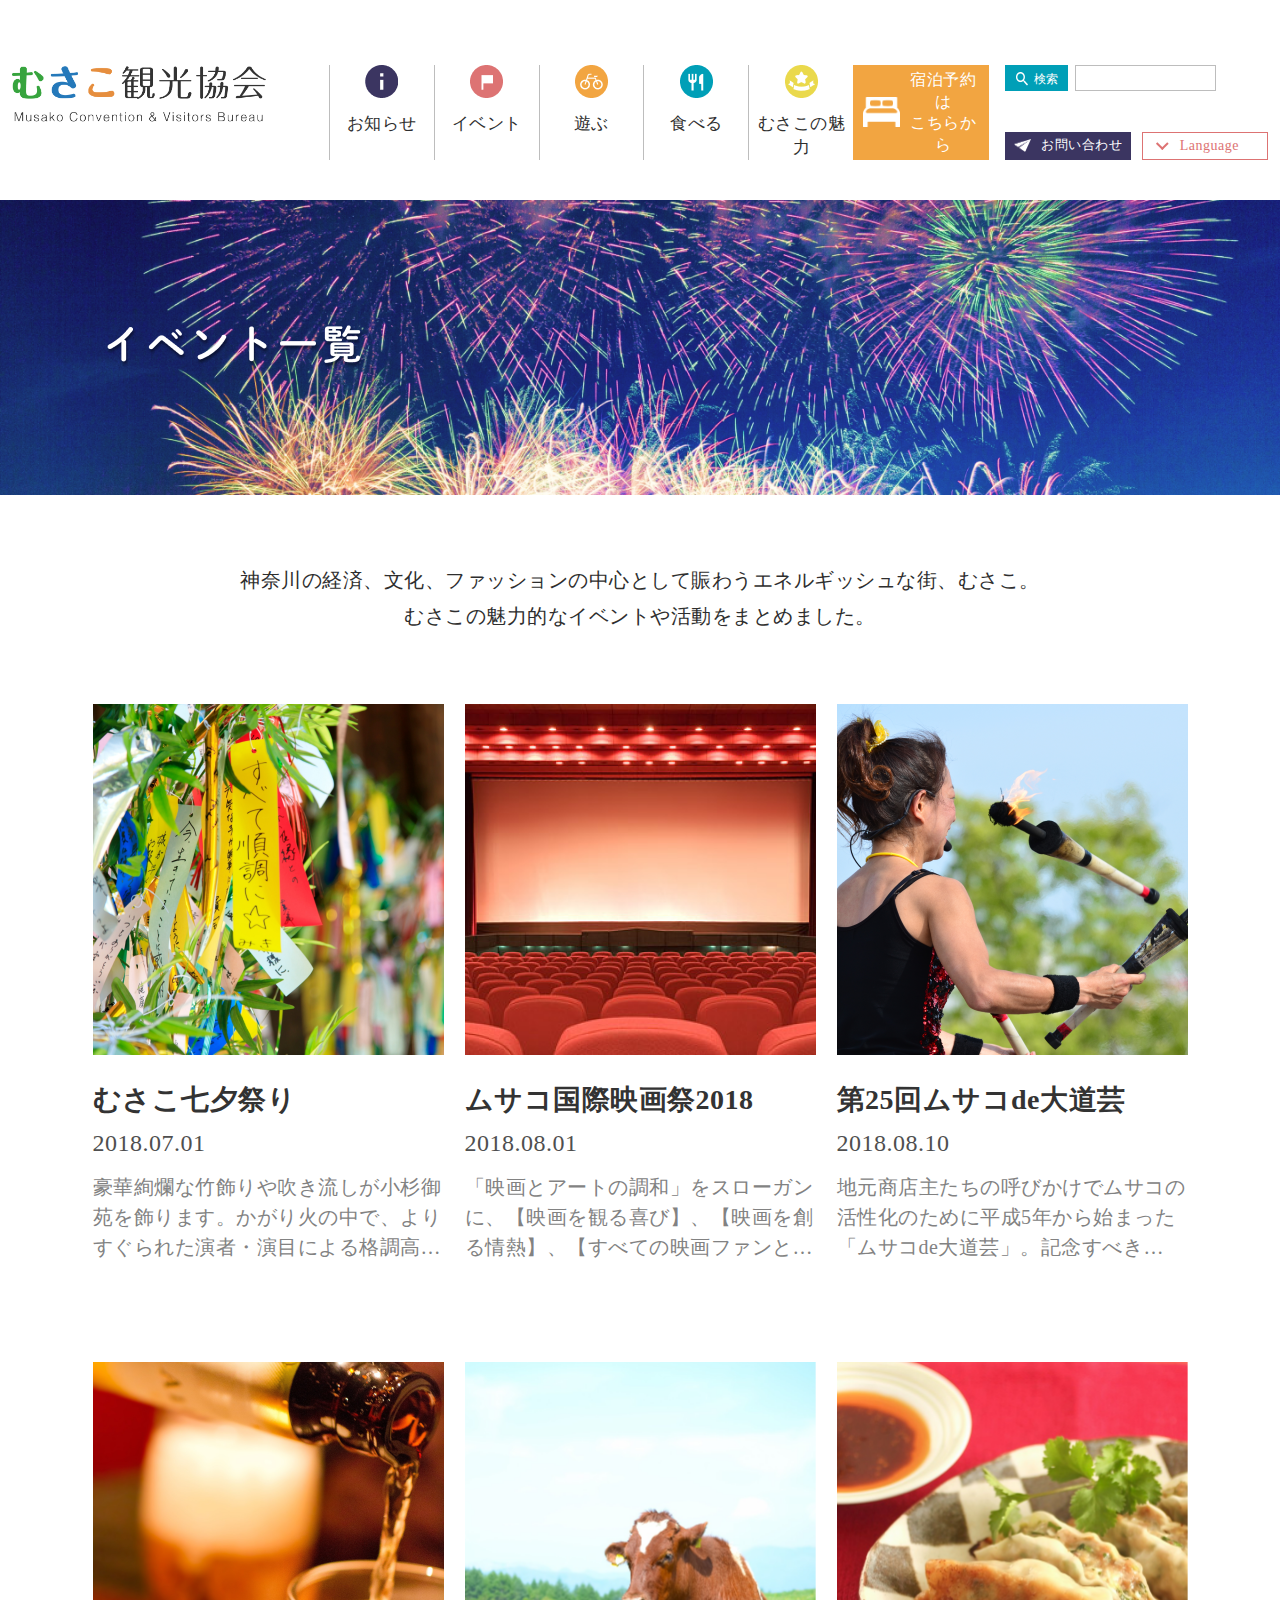
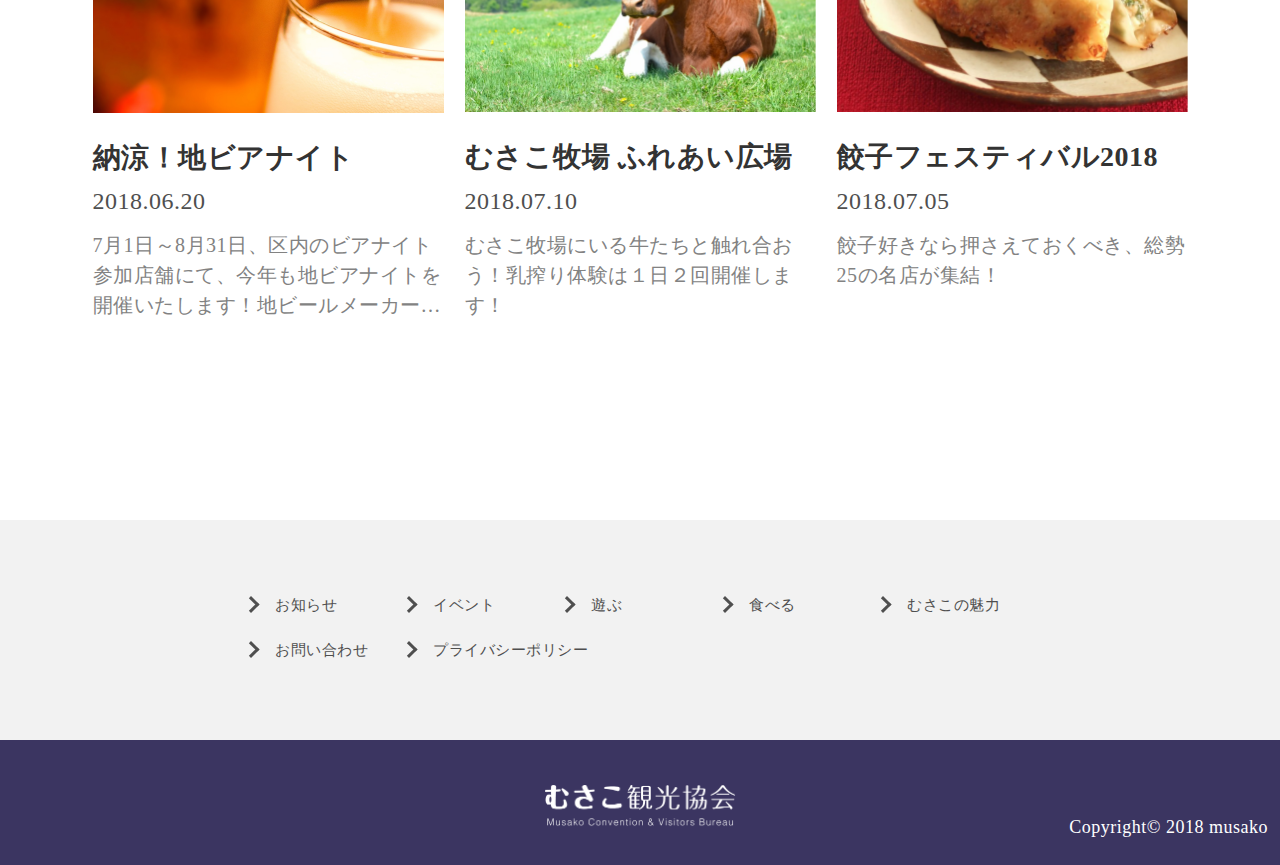
==== event.html @ 590c22d8 "内容は入れた、ヘッダーレスポンシブ途中" ====
<!DOCTYPE html>
<html lang="ja">
<head>
<meta charset="UTF-8">
<title>タイトル</title>
<meta name="keywords" content="" />
<meta name="description" content="" />
<meta http-equiv="Content-Style-Type" content="text/css" />
<meta http-equiv="Content-Script-Type" content="text/javascript" />
<meta name="viewport" content="width=device-width,initial-scale=1">

<link rel="stylesheet" type="text/css" href="common/css/reset.css" media="all" />
<link rel="stylesheet" type="text/css" href="common/css/slick.css">
<link rel="stylesheet" type="text/css" href="common/css/slick-theme.css">
<link rel="stylesheet" type="text/css" href="common/css/layout.css">
<link rel="stylesheet" type="text/css" href="common/css/header.css">
<link rel="stylesheet" type="text/css" href="common/css/footer.css">
<link rel="stylesheet" type="text/css" href="common/css/style.css">
<link rel="stylesheet" type="text/css" href="common/css/class.css">

<script type="text/javascript" src="common/js/jquery-1.11.1.min.js"></script>
<script type="text/javascript" src="common/js/slick.min.js"></script>
<script type="text/javascript" src="common/js/header.js"></script>
<script type="text/javascript" src="common/js/common.js"></script>
</head>

<body class="">
<div class="wrapper">
<header class="header">
	<div class="u-inner">
		<h1 class="hdLogo"><a href="#"><img src="common/img/logo.png" alt=""></a></h1>

		<div class="hdMenus">
			<div class="etc">

				<div class="searchBox"><form action=""><button type="submit"><i><img src="common/img/icn_search.png" alt=""></i><span>検索</span></button><span class="txt"><input type="text"></span></form></div>

				<div class="btns">
					<a class="inq" href=""><i><img src="common/img/icn_inq.png" alt=""></i>お問い合わせ</a>

					<div class="lng" href="">
						<a class="btn" href="#"><i></i>Language</a>
						<div class="lngs">
							<span>
								<a href="#">日本語</a>
								<a href="#">English</a>
								<a href="#">簡体中文</a>
								<a href="#">繁体中文</a>
								<a href="#">Korean</a>
							</span>
						</div>
					</div>
				</div>
			</div>

			<div class="nav_btn">
				<nav class="hdNav">
					<a href=""><i><picture><source srcset="common/img/sp_icn_info.png" media="(max-width:767px)"><img src="common/img/icn_info.png" alt=""></picture></i><p>お知らせ</p></a>
					<a href=""><i><picture><source srcset="common/img/sp_icn_event.png" media="(max-width:767px)"><img src="common/img/icn_event.png" alt=""></picture></i><p>イベント</p></a>
					<a href=""><i><picture><source srcset="common/img/sp_icn_play.png" media="(max-width:767px)"><img src="common/img/icn_play.png" alt=""></picture></i><p>遊ぶ</p></a>
					<a href=""><i><picture><source srcset="common/img/sp_icn_eat.png" media="(max-width:767px)"><img src="common/img/icn_eat.png" alt=""></picture></i><p>食べる</p></a>
					<a href=""><i><picture><source srcset="common/img/sp_icn_miryoku.png" media="(max-width:767px)"><img src="common/img/icn_miryoku.png" alt=""></picture></i><p>むさこの魅力</p></a>
				</nav>
				<div class="hdBtnYoyaku">
					<a href="">
						<i><img src="common/img/icn_bed.png" alt=""></i>
						<p>宿泊予約は<br>こちらから</p>
					</a>
				</div>
			</div>

		</div>
		<a class="btnSpMenu" href="">
			<div class="icnBar"><img src="common/img/btn_bars.png" alt=""></div>
			<div class="icnCls"><img src="common/img/btn_cls.png" alt=""></div>
			<span>MENU</span>
		</a>
	</div><!--/.u-inner-->
</header><!--/.header-->


<main class="container">
	<article class="u-pageTopMainBoxWrap">
		<section class="u-mainBox1 type2 is_evList">
			<picture>
				<source srcset="common/img/sp_bg_main_event.png" media="(max-width:767px)">
				<img class="bgImg" src="common/img/bg_main_event.png" alt="">
			</picture>

			<div class="boxCont">
				<div class="u-inner">
					<h2 class="ttl"><img src="common/img/ttl_event_txt.png" alt=""></h2>
				</div>
			</div>
		</section>
	</article>

	<article>
		<section>
			<div class="u-inner">
				<p class="u-lead1">
					神奈川の経済、文化、ファッションの中心として賑わうエネルギッシュな街、むさこ。<br class="pc">むさこの魅力的なイベントや活動をまとめました。
				</p>

				<div class="u-thumTxtList1 col3 is_unlimit">
					<a href="">
						<div class="img"><img src="common/img/list_thum01.png" alt=""></div>
						<h3 class="ttl">むさこ七夕祭り</h3>
						<div class="infos">
							<span class="day">2018.07.01</span>
						</div>
						<p>豪華絢爛な竹飾りや吹き流しが小杉御苑を飾ります。かがり火の中で、よりすぐられた演者・演目による格調高…</p>
					</a>
					<a href="">
						<div class="img"><img src="common/img/list_thum02.png" alt=""></div>
						<h3 class="ttl">ムサコ国際映画祭2018</h3>
						<div class="infos">
							<span class="day">2018.08.01</span>
						</div>
						<p>「映画とアートの調和」をスローガンに、【映画を観る喜び】、【映画を創る情熱】、【すべての映画ファンと…</p>
					</a>
					<a href="">
						<div class="img"><img src="common/img/list_thum03.png" alt=""></div>
						<h3 class="ttl">第25回ムサコde大道芸</h3>
						<div class="infos">
							<span class="day">2018.08.10</span>
						</div>
						<p>地元商店主たちの呼びかけでムサコの活性化のために平成5年から始まった「ムサコde大道芸」。記念すべき…</p>
					</a>
					<a href="">
						<div class="img"><img src="common/img/list_thum04.png" alt=""></div>
						<h3 class="ttl">納涼！地ビアナイト</h3>
						<div class="infos">
							<span class="day">2018.06.20</span>
						</div>
						<p>7月1日～8月31日、区内のビアナイト参加店舗にて、今年も地ビアナイトを開催いたします！地ビールメーカー…</p>
					</a>
					<a href="">
						<div class="img"><img src="common/img/list_thum05.png" alt=""></div>
						<h3 class="ttl">むさこ牧場 ふれあい広場</h3>
						<div class="infos">
							<span class="day">2018.07.10</span>
						</div>
						<p>むさこ牧場にいる牛たちと触れ合おう！乳搾り体験は１日２回開催します！</p>
					</a>
					<a href="">
						<div class="img"><img src="common/img/list_thum06.png" alt=""></div>
						<h3 class="ttl">餃子フェスティバル2018</h3>
						<div class="infos">
							<span class="day">2018.07.05</span>
						</div>
						<p>餃子好きなら押さえておくべき、総勢25の名店が集結！</p>
					</a>
					
				</div>
			</div>
		</section>


	</article>


</main><!--/.container-->


<footer class="footer">
	<section class="ftNavs">
		<div class="u-inner">
			<nav>
				<a href="">お知らせ</a>
				<a href="">イベント</a>
				<a href="">遊ぶ</a>
				<a href="">食べる</a>
				<a href="">むさこの魅力</a>
				<a href="">お問い合わせ</a>
				<a href="">プライバシーポリシー</a>
			</nav>
		</div>
	</section>

	<section class="ftInfo">
		<h1 class="ftLogo"><img src="common/img/logo2.png" alt=""></h1>
		<p class="copyright">Copyright© 2018 musako</p>
	</section>
</footer><!--/.footer-->
</div><!--/.wrapper-->
</body>
</html>
---- common/css/header.css ----
@charset "UTF-8";
/*--------------------------------------
 ヘッダー
---------------------------------------*/
.header {
  padding: 65px 0 40px; }
  @media screen and (max-width: 767px) {
    .header {
      padding: 32px 0 22px; } }
  .header .u-inner {
    display: flex;
    justify-content: space-between;
    max-width: 1368px; }
    @media screen and (max-width: 767px) {
      .header .u-inner {
        padding-left: 25px;
        padding-right: 25px; } }
    .header .u-inner .hdLogo {
      width: 280px;
      max-width: 20.4678362573%; }
      @media screen and (max-width: 767px) {
        .header .u-inner .hdLogo {
          width: 200px;
          max-width: none; } }
      .header .u-inner .hdLogo a {
        display: block;
        transition: 0.3s; }
        .header .u-inner .hdLogo a:hover {
          opacity: 0.7;
          text-decoration: none; }
    .header .u-inner .hdMenus {
      display: flex;
      justify-content: space-between;
      flex-direction: row-reverse;
      width: 74.7807017544%; }
      @media screen and (max-width: 767px) {
        .header .u-inner .hdMenus {
          display: none;
          background-color: rgba(46, 46, 46, 0.95);
          width: 100%;
          padding: 23px 25px 33px;
          box-sizing: border-box;
          position: absolute;
          top: 0;
          left: 0;
          z-index: 1; } }
      .header .u-inner .hdMenus .etc {
        display: flex;
        justify-content: space-between;
        flex-direction: column;
        flex-shrink: 0;
        width: 263px;
        margin-left: 16px; }
        @media screen and (max-width: 767px) {
          .header .u-inner .hdMenus .etc {
            flex-direction: column-reverse;
            width: auto;
            margin-left: 0;
            padding-bottom: 5.6vw;
            border-bottom: 1px dotted #4F4F4F; } }
        .header .u-inner .hdMenus .etc .searchBox {
          line-height: 1; }
          .header .u-inner .hdMenus .etc .searchBox form {
            display: flex; }
            .header .u-inner .hdMenus .etc .searchBox form button {
              display: flex;
              justify-content: center;
              align-items: center;
              flex-shrink: 0;
              background-color: #009FB7;
              width: 63px;
              height: 26px;
              padding-top: 3px;
              color: #fff;
              font-size: 12px; }
              .header .u-inner .hdMenus .etc .searchBox form button i {
                display: block;
                width: 12px;
                margin-right: 6px; }
              .header .u-inner .hdMenus .etc .searchBox form button span {
                display: block;
                white-space: nowrap; }
              @media screen and (max-width: 767px) {
                .header .u-inner .hdMenus .etc .searchBox form button {
                  width: 16.8vw;
                  height: 6.9333333333vw;
                  font-size: 3.2vw; }
                  .header .u-inner .hdMenus .etc .searchBox form button i {
                    width: 3.2vw;
                    margin-right: 1.6vw; } }
            .header .u-inner .hdMenus .etc .searchBox form .txt {
              display: block;
              margin-left: 7px; }
              .header .u-inner .hdMenus .etc .searchBox form .txt input {
                background-color: #fff;
                width: 100%;
                height: 100%;
                padding: 0 8px;
                border: 1px solid #BDBDBD;
                box-sizing: border-box; }
              @media screen and (max-width: 767px) {
                .header .u-inner .hdMenus .etc .searchBox form .txt {
                  width: 51.2vw;
                  padding-left: 2.9333333333vw; } }
        .header .u-inner .hdMenus .etc .btns {
          display: flex;
          justify-content: space-between;
          line-height: 1; }
          @media screen and (max-width: 767px) {
            .header .u-inner .hdMenus .etc .btns {
              flex-direction: column-reverse;
              padding-bottom: 5.6vw; } }
          .header .u-inner .hdMenus .etc .btns > * {
            width: 48%; }
          .header .u-inner .hdMenus .etc .btns a {
            display: block;
            transition: 0.3s; }
            .header .u-inner .hdMenus .etc .btns a:hover {
              opacity: 0.7;
              text-decoration: none; }
          .header .u-inner .hdMenus .etc .btns .inq {
            display: flex;
            justify-content: center;
            align-items: center;
            background-color: #3B3561;
            color: #fff;
            font-size: 1.25rem; }
            @media screen and (max-width: 767px) {
              .header .u-inner .hdMenus .etc .btns .inq {
                width: 33.0666666667vw;
                padding: 1.6vw 0;
                border: 0.2666666667vw solid #fff; } }
            .header .u-inner .hdMenus .etc .btns .inq i {
              display: block;
              width: 16.5px;
              margin-right: 10.5px; }
              @media screen and (max-width: 767px) {
                .header .u-inner .hdMenus .etc .btns .inq i {
                  width: 4.4vw; } }
          .header .u-inner .hdMenus .etc .btns .lng {
            background-color: #fff;
            color: #DD7373;
            font-size: 14px; }
            @media screen and (max-width: 767px) {
              .header .u-inner .hdMenus .etc .btns .lng {
                background-color: transparent;
                width: auto;
                padding-bottom: 5.0666666667vw; } }
            .header .u-inner .hdMenus .etc .btns .lng .btn {
              padding: 6px 16px 6px 37px;
              border: 1px solid #DD7373;
              position: relative; }
              @media screen and (max-width: 767px) {
                .header .u-inner .hdMenus .etc .btns .lng .btn {
                  display: none; } }
              .header .u-inner .hdMenus .etc .btns .lng .btn i {
                display: block;
                width: 10px;
                height: 10px;
                margin: auto;
                position: absolute;
                top: 0;
                bottom: 0;
                left: 13px; }
                .header .u-inner .hdMenus .etc .btns .lng .btn i:before {
                  content: "";
                  display: block;
                  width: 68%;
                  height: 68%;
                  border-bottom: 2px solid #DD7373;
                  border-left: 2px solid #DD7373;
                  transform: translate(20%, -20%) rotate(-45deg); }
              .header .u-inner .hdMenus .etc .btns .lng .btn.show i:before, .header .u-inner .hdMenus .etc .btns .lng .btn.show i:after {
                width: 141.421356237%;
                height: 141.421356237%;
                border-bottom: 2px solid #DD7373;
                position: absolute;
                top: 0; }
              .header .u-inner .hdMenus .etc .btns .lng .btn.show i:before {
                border-left: none;
                left: 0;
                transform: translate(-50%, -50%) rotate(-45deg); }
              .header .u-inner .hdMenus .etc .btns .lng .btn.show i:after {
                content: "";
                display: block;
                right: 0;
                transform: translate(50%, -50%) rotate(45deg); }
            .header .u-inner .hdMenus .etc .btns .lng .lngs {
              position: relative;
              z-index: 1; }
              @media screen and (max-width: 767px) {
                .header .u-inner .hdMenus .etc .btns .lng .lngs {
                  padding: 0 18.6666666667vw 4.8vw 0;
                  border-bottom: 1px dotted #4F4F4F; } }
              .header .u-inner .hdMenus .etc .btns .lng .lngs span {
                display: none;
                background-color: #fff;
                width: 100%;
                padding: 19px 0 16px;
                font-size: 1.25rem;
                border: 1px solid #DD7373;
                border-top: none;
                box-sizing: border-box;
                position: absolute;
                top: 0;
                left: 0; }
                @media screen and (max-width: 767px) {
                  .header .u-inner .hdMenus .etc .btns .lng .lngs span {
                    display: block;
                    background-color: transparent;
                    padding: 0;
                    border: none;
                    position: static; } }
              .header .u-inner .hdMenus .etc .btns .lng .lngs a {
                padding-left: 37px; }
                .header .u-inner .hdMenus .etc .btns .lng .lngs a + a {
                  margin-top: 12px; }
                @media screen and (max-width: 767px) {
                  .header .u-inner .hdMenus .etc .btns .lng .lngs a {
                    display: inline-block;
                    background-color: #fff;
                    width: 15.7333333333vw;
                    height: 6.9333333333vw;
                    margin-bottom: 2.1333333333vw;
                    padding: 0;
                    text-align: center;
                    line-height: 2.08;
                    border: 0.4vw solid #DD7373; }
                    .header .u-inner .hdMenus .etc .btns .lng .lngs a + a {
                      margin-top: 0; } }
      .header .u-inner .hdMenus .nav_btn {
        display: flex;
        justify-content: space-between;
        width: 100%;
        text-align: center; }
        @media screen and (max-width: 767px) {
          .header .u-inner .hdMenus .nav_btn {
            display: block; } }
        .header .u-inner .hdMenus .nav_btn .hdNav {
          display: flex;
          width: 100%;
          text-align: center; }
          @media screen and (max-width: 767px) {
            .header .u-inner .hdMenus .nav_btn .hdNav {
              display: block;
              padding: 8vw 0;
              border-bottom: 1px dotted #4F4F4F; } }
          .header .u-inner .hdMenus .nav_btn .hdNav a {
            width: 20%;
            padding: 0 5px;
            color: #2E2E2E;
            border-left: 1px solid #BDBDBD;
            box-sizing: border-box;
            transition: 0.3s; }
            .header .u-inner .hdMenus .nav_btn .hdNav a:hover {
              opacity: 0.7;
              text-decoration: none; }
            .header .u-inner .hdMenus .nav_btn .hdNav a i {
              display: block;
              width: 33px;
              margin: 0 auto 14px; }
            .header .u-inner .hdMenus .nav_btn .hdNav a p {
              font-size: 1.7rem; }
            @media screen and (max-width: 767px) {
              .header .u-inner .hdMenus .nav_btn .hdNav a {
                display: flex;
                width: auto;
                padding: 0;
                color: #fff;
                text-align: left;
                border-left: none; }
                .header .u-inner .hdMenus .nav_btn .hdNav a + a {
                  margin-top: 5.6vw; }
                .header .u-inner .hdMenus .nav_btn .hdNav a i {
                  width: 8.8vw;
                  margin: 0 5.6vw 0 0; } }
        .header .u-inner .hdMenus .nav_btn .hdBtnYoyaku {
          flex-shrink: 0;
          width: 20.564516129%;
          color: #fff; }
          @media screen and (max-width: 767px) {
            .header .u-inner .hdMenus .nav_btn .hdBtnYoyaku {
              width: auto;
              margin-top: 5.6vw; } }
          .header .u-inner .hdMenus .nav_btn .hdBtnYoyaku > a {
            display: flex;
            justify-content: center;
            align-items: center;
            background-color: #F2A541;
            height: 100%;
            padding: 0 10px;
            transition: 0.3s; }
            .header .u-inner .hdMenus .nav_btn .hdBtnYoyaku > a:hover {
              opacity: 0.7;
              text-decoration: none; }
            .header .u-inner .hdMenus .nav_btn .hdBtnYoyaku > a i {
              display: block;
              width: 42px; }
            .header .u-inner .hdMenus .nav_btn .hdBtnYoyaku > a p {
              margin-left: 8px;
              font-size: 1.55rem; }
            @media screen and (max-width: 767px) {
              .header .u-inner .hdMenus .nav_btn .hdBtnYoyaku > a {
                padding: 4.8vw; }
                .header .u-inner .hdMenus .nav_btn .hdBtnYoyaku > a i {
                  width: 11.2vw; }
                .header .u-inner .hdMenus .nav_btn .hdBtnYoyaku > a p {
                  margin-left: 2.1333333333vw;
                  font-size: 1.6rem; } }
    .header .u-inner .btnSpMenu {
      display: none; }
      @media screen and (max-width: 767px) {
        .header .u-inner .btnSpMenu {
          display: block;
          width: 31px;
          position: absolute;
          top: 34px;
          right: 25px;
          z-index: 1; } }
      .header .u-inner .btnSpMenu .icnCls {
        display: none; }
      .header .u-inner .btnSpMenu span {
        display: block;
        margin-top: 7.5px;
        color: #3B3561; }
      .header .u-inner .btnSpMenu.show .icnCls {
        display: block; }
      .header .u-inner .btnSpMenu.show .icnBar {
        display: none; }
      .header .u-inner .btnSpMenu.show span {
        color: #fff; }
---- common/css/footer.css ----
@charset "UTF-8";
/*--------------------------------------
 フッター
---------------------------------------*/
.footer .ftNavs {
  background-color: #F2F2F2;
  padding: 75px 0 55px; }
  @media screen and (max-width: 767px) {
    .footer .ftNavs {
      padding: 8vw 0 5.3333333333vw; } }
  .footer .ftNavs .u-inner {
    max-width: 790px; }
    @media screen and (max-width: 767px) {
      .footer .ftNavs .u-inner {
        padding-left: 13.3333333333vw; } }
  .footer .ftNavs nav {
    display: flex;
    flex-wrap: wrap; }
    @media screen and (max-width: 767px) {
      .footer .ftNavs nav {
        flex-direction: column; } }
    .footer .ftNavs nav a {
      display: inline-block;
      width: 20%;
      margin-bottom: 24px;
      padding: 0 10px 0 30px;
      color: #4F4F4F;
      font-size: 1.5rem;
      position: relative;
      box-sizing: border-box;
      transition: 0.3s; }
      .footer .ftNavs nav a:hover {
        opacity: 0.7;
        text-decoration: none; }
      .footer .ftNavs nav a:last-child {
        width: auto; }
      .footer .ftNavs nav a:before {
        content: "";
        display: block;
        width: 0.6em;
        height: 0.6em;
        margin: auto;
        border-right: 3px solid #4F4F4F;
        border-bottom: 3px solid #4F4F4F;
        position: absolute;
        top: 0;
        bottom: 0;
        left: 0;
        transform: translateY(-0.1em) rotate(-45deg); }
      @media screen and (max-width: 767px) {
        .footer .ftNavs nav a {
          width: auto;
          margin-bottom: 4.8vw;
          padding: 0 0 0 5.0666666667vw;
          font-size: 1.1rem; }
          .footer .ftNavs nav a:before {
            width: 0.5em;
            height: 0.5em;
            border-width: 0 0.5333333333vw 0.5333333333vw 0; } }
.footer .ftInfo {
  background-color: #3B3561;
  margin-top: 0;
  padding: 44px 12px 29px;
  color: #fff;
  line-height: 1; }
  @media screen and (max-width: 767px) {
    .footer .ftInfo {
      padding: 10.6666666667vw 3.2vw 2.6666666667vw; } }
  .footer .ftInfo .ftLogo {
    width: 192px;
    margin: auto; }
    @media screen and (max-width: 767px) {
      .footer .ftInfo .ftLogo {
        width: 51.2vw; } }
  .footer .ftInfo .copyright {
    margin-top: -10px;
    font-size: 1.8rem;
    text-align: right; }
    @media screen and (max-width: 1024px) {
      .footer .ftInfo .copyright {
        font-size: 1.4rem; } }
    @media screen and (max-width: 767px) {
      .footer .ftInfo .copyright {
        margin-top: 7.2vw;
        font-size: 0.9rem;
        text-align: center; } }
---- common/css/style.css ----
@charset "UTF-8";
/* CSS Document */
/* リセット
---------------------------------------------------- */
body, div, dl, dt, dd, ul, ol, li, h1, h2, h3, h4, h5, h6, pre, code, form, fieldset, legend, input, textarea, p, blockquote, th, td, hr {
  margin: 0;
  padding: 0; }

table {
  border-collapse: collapse;
  border-spacing: 0;
  font-size: 100%; }

fieldset, img {
  border: 0;
  vertical-align: top; }

address, caption, cite, code, dfn, em, strong, th, var {
  font-style: normal;
  font-weight: normal; }

li {
  list-style: none; }

caption, th {
  text-align: left; }

h1, h2, h3, h4, h5, h6, small {
  font-size: 100%;
  font-weight: normal; }

q:before, q:after {
  content: ''; }

abbr, acronym {
  border: 0;
  font-variant: normal; }

br {
  letter-spacing: normal; }

/* to preserve line-height and selector appearance */
sup {
  vertical-align: text-top; }

sub {
  vertical-align: text-bottom; }

input, textarea, select {
  font-family: inherit;
  font-size: inherit;
  font-weight: inherit; }

/*to enable resizing for IE*/
input, textarea, select {
  *font-size: 100%; }

/* ページ共通
---------------------------------------------------- */
html {
  color: #000;
  font-size: 10px;
  letter-spacing: 0.05em; }
  @media screen and (max-width: 767px) {
    html {
      font-size: 2.6666666667vw; } }

body {
  margin: 0;
  padding: 0;
  font: 10px/1.4 "メイリオ", Meiryo, "ヒラギノ角ゴ Pro W3", "Hiragino Kaku Gothic Pro", Osaka, "ＭＳ Ｐゴシック", "MS PGothic", "sans-serif"; }
  @media screen and (max-width: 767px) {
    body {
      -webkit-text-size-adjust: 100%; } }

*:first-child + html body {
  font-size: 87%; }

hr {
  border: none; }

a {
  color: inherit;
  text-decoration: none;
  cursor: pointer; }

a:hover {
  text-decoration: none; }

.clearfix:after {
  content: ".";
  /* 新しい要素を作る */
  display: block;
  /* ブロックレベル要素に */
  clear: both;
  height: 0;
  visibility: hidden; }

.clearfix {
  min-height: 1px; }

* html .clearfix {
  height: 1px;
  /*\*/
     /*/
height: auto;
overflow: hidden;
/**/ }

.clear {
  clear: both; }

.none {
  margin: 0;
  padding: 0;
  border: none; }

/* Slider */
.slick-slider {
  position: relative;
  display: block;
  -moz-box-sizing: border-box;
  box-sizing: border-box;
  -webkit-user-select: none;
  -moz-user-select: none;
  -ms-user-select: none;
  user-select: none;
  -webkit-touch-callout: none;
  -khtml-user-select: none;
  -ms-touch-action: pan-y;
  touch-action: pan-y;
  -webkit-tap-highlight-color: transparent; }

.slick-list {
  position: relative;
  display: block;
  overflow: hidden;
  margin: 0;
  padding: 0; }

.slick-list:focus {
  outline: none; }

.slick-list.dragging {
  cursor: pointer;
  cursor: hand; }

.slick-slider .slick-track,
.slick-slider .slick-list {
  -webkit-transform: translate3d(0, 0, 0);
  -moz-transform: translate3d(0, 0, 0);
  -ms-transform: translate3d(0, 0, 0);
  -o-transform: translate3d(0, 0, 0);
  transform: translate3d(0, 0, 0); }

.slick-track {
  position: relative;
  top: 0;
  left: 0;
  display: block; }

.slick-track:before,
.slick-track:after {
  display: table;
  content: ''; }

.slick-track:after {
  clear: both; }

.slick-loading .slick-track {
  visibility: hidden; }

.slick-slide {
  display: none;
  float: left;
  height: 100%;
  min-height: 1px; }

[dir='rtl'] .slick-slide {
  float: right; }

.slick-slide img {
  display: block; }

.slick-slide.slick-loading img {
  display: none; }

.slick-slide.dragging img {
  pointer-events: none; }

.slick-initialized .slick-slide {
  display: block; }

.slick-loading .slick-slide {
  visibility: hidden; }

.slick-vertical .slick-slide {
  display: block;
  height: auto;
  border: 1px solid transparent; }

.slick-arrow.slick-hidden {
  display: none; }

/* Slider */
/* Icons */
@font-face {
  font-family: 'slick';
  font-weight: normal;
  font-style: normal; }
/* Arrows */
.slick-prev,
.slick-next {
  font-size: 0;
  line-height: 0;
  position: absolute;
  top: 50%;
  display: block;
  width: 20px;
  height: 20px;
  padding: 0;
  margin-top: -10px\9;
  /*lte IE 8*/
  -webkit-transform: translate(0, -50%);
  -ms-transform: translate(0, -50%);
  transform: translate(0, -50%);
  cursor: pointer;
  color: transparent;
  border: none;
  outline: none;
  background: transparent; }

.slick-prev:hover,
.slick-prev:focus,
.slick-next:hover,
.slick-next:focus {
  color: transparent;
  outline: none;
  background: transparent; }

.slick-prev:hover:before,
.slick-prev:focus:before,
.slick-next:hover:before,
.slick-next:focus:before {
  opacity: 1; }

.slick-prev.slick-disabled:before,
.slick-next.slick-disabled:before {
  opacity: .25; }

.slick-prev:before,
.slick-next:before {
  font-family: 'slick';
  font-size: 20px;
  line-height: 1;
  opacity: .75;
  color: white;
  -webkit-font-smoothing: antialiased;
  -moz-osx-font-smoothing: grayscale; }

.slick-prev {
  left: -25px; }

[dir='rtl'] .slick-prev {
  right: -25px;
  left: auto; }

.slick-prev:before {
  content: ''; }

[dir='rtl'] .slick-prev:before {
  content: ''; }

.slick-next {
  right: -25px; }

[dir='rtl'] .slick-next {
  right: auto;
  left: -25px; }

.slick-next:before {
  content: ''; }

[dir='rtl'] .slick-next:before {
  content: ''; }

/* Dots */
.slick-slider {
  margin-bottom: 30px; }

.slick-dots {
  display: block;
  position: absolute;
  bottom: -45px;
  width: 100%;
  padding: 0;
  list-style: none;
  font-size: 0;
  text-align: center; }

.slick-dots li {
  display: inline-block;
  position: relative;
  width: 20px;
  height: 20px;
  margin: 0 5px;
  padding: 0;
  cursor: pointer; }

.slick-dots li button {
  font-size: 0;
  line-height: 0;
  display: none;
  width: 20px;
  height: 20px;
  padding: 5px;
  cursor: pointer;
  color: transparent;
  border: 0;
  outline: none;
  background: transparent; }

.slick-dots li button:hover,
.slick-dots li button:focus {
  outline: none; }

.slick-dots li button:hover:before,
.slick-dots li button:focus:before {
  opacity: 1; }

.slick-dots li button:before {
  font-family: 'slick';
  font-size: 6px;
  line-height: 20px;
  position: absolute;
  top: 0;
  left: 0;
  width: 20px;
  height: 20px;
  content: '•';
  text-align: center;
  opacity: .25;
  color: black;
  -webkit-font-smoothing: antialiased;
  -moz-osx-font-smoothing: grayscale; }

.slick-dots li.slick-active button:before {
  opacity: .75;
  color: black; }

@keyframes rotation1 {
  0% {
    transform: rotate(0deg) matrix(1, 0, 0, 1, 0, 0); }
  50% {
    transform: rotate(180deg) matrix(1, 0.1, 0, 1, 0, 0); }
  100% {
    transform: rotate(360deg) matrix(1, 0, 0, 1, 0, 0); } }
@keyframes rotation2 {
  0% {
    transform: rotate(0deg) matrix(1, 0, 0, 1, 0, 0); }
  50% {
    transform: rotate(180deg) matrix(1, 0.1, 0, 1, 0, 0); }
  100% {
    transform: rotate(360deg) matrix(1, 0, 0, 1, 0, 0); } }
.animated {
  -webkit-animation-duration: 1s;
  animation-duration: 1s;
  -webkit-animation-fill-mode: both;
  animation-fill-mode: both; }

.animated2 {
  -webkit-animation-duration: 2s;
  animation-duration: 2s;
  -webkit-animation-fill-mode: both;
  animation-fill-mode: both; }

.animated3 {
  -webkit-animation-duration: 3s;
  animation-duration: 3s;
  -webkit-animation-fill-mode: both;
  animation-fill-mode: both; }

.animated4 {
  -webkit-animation-duration: 4s;
  animation-duration: 4s;
  -webkit-animation-fill-mode: both;
  animation-fill-mode: both; }

.animated.infinite {
  -webkit-animation-iteration-count: infinite;
  animation-iteration-count: infinite; }

.animated2.infinite {
  -webkit-animation-iteration-count: infinite;
  animation-iteration-count: infinite; }

.animated3.infinite {
  -webkit-animation-iteration-count: infinite;
  animation-iteration-count: infinite; }

.animated4.infinite {
  -webkit-animation-iteration-count: infinite;
  animation-iteration-count: infinite;
  -moz-animation-timing-function: linear;
  -webkit-animation-timing-function: linear;
  animation-timing-function: linear;
  -goog-ms-animation-timing-function: linear; }

.animated.hinge {
  -webkit-animation-duration: 2s;
  animation-duration: 2s; }

.animated.bounceIn,
.animated.bounceOut {
  -webkit-animation-duration: .75s;
  animation-duration: .75s; }

.animated.flipOutX,
.animated.flipOutY {
  -webkit-animation-duration: .75s;
  animation-duration: .75s; }

@-webkit-keyframes bounce {
  0%, 20%, 53%, 80%, 100% {
    -webkit-animation-timing-function: cubic-bezier(0.215, 0.61, 0.355, 1);
    animation-timing-function: cubic-bezier(0.215, 0.61, 0.355, 1);
    -webkit-transform: translate3d(0, 0, 0);
    transform: translate3d(0, 0, 0); }
  40%, 43% {
    -webkit-animation-timing-function: cubic-bezier(0.755, 0.05, 0.855, 0.06);
    animation-timing-function: cubic-bezier(0.755, 0.05, 0.855, 0.06);
    -webkit-transform: translate3d(0, -30px, 0);
    transform: translate3d(0, -30px, 0); }
  70% {
    -webkit-animation-timing-function: cubic-bezier(0.755, 0.05, 0.855, 0.06);
    animation-timing-function: cubic-bezier(0.755, 0.05, 0.855, 0.06);
    -webkit-transform: translate3d(0, -15px, 0);
    transform: translate3d(0, -15px, 0); }
  90% {
    -webkit-transform: translate3d(0, -4px, 0);
    transform: translate3d(0, -4px, 0); } }
@keyframes bounce {
  0%, 20%, 53%, 80%, 100% {
    -webkit-animation-timing-function: cubic-bezier(0.215, 0.61, 0.355, 1);
    animation-timing-function: cubic-bezier(0.215, 0.61, 0.355, 1);
    -webkit-transform: translate3d(0, 0, 0);
    transform: translate3d(0, 0, 0); }
  40%, 43% {
    -webkit-animation-timing-function: cubic-bezier(0.755, 0.05, 0.855, 0.06);
    animation-timing-function: cubic-bezier(0.755, 0.05, 0.855, 0.06);
    -webkit-transform: translate3d(0, -30px, 0);
    transform: translate3d(0, -30px, 0); }
  70% {
    -webkit-animation-timing-function: cubic-bezier(0.755, 0.05, 0.855, 0.06);
    animation-timing-function: cubic-bezier(0.755, 0.05, 0.855, 0.06);
    -webkit-transform: translate3d(0, -15px, 0);
    transform: translate3d(0, -15px, 0); }
  90% {
    -webkit-transform: translate3d(0, -4px, 0);
    transform: translate3d(0, -4px, 0); } }
.bounce {
  -webkit-animation-name: bounce;
  animation-name: bounce;
  -webkit-transform-origin: center bottom;
  transform-origin: center bottom; }

@-webkit-keyframes flash {
  0%, 50%, 100% {
    opacity: 1; }
  25%, 75% {
    opacity: 0; } }
@keyframes flash {
  0%, 50%, 100% {
    opacity: 1; }
  25%, 75% {
    opacity: 0; } }
.flash {
  -webkit-animation-name: flash;
  animation-name: flash; }

/* originally authored by Nick Pettit - https://github.com/nickpettit/glide */
@-webkit-keyframes pulse {
  0% {
    -webkit-transform: scale3d(1, 1, 1);
    transform: scale3d(1, 1, 1); }
  50% {
    -webkit-transform: scale3d(1.25, 1.25, 1.25);
    transform: scale3d(1.25, 1.25, 1.25); }
  100% {
    -webkit-transform: scale3d(1, 1, 1);
    transform: scale3d(1, 1, 1); } }
@keyframes pulse {
  0% {
    -webkit-transform: scale3d(1, 1, 1);
    transform: scale3d(1, 1, 1); }
  50% {
    -webkit-transform: scale3d(1.25, 1.25, 1.25);
    transform: scale3d(1.25, 1.25, 1.25); }
  100% {
    -webkit-transform: scale3d(1, 1, 1);
    transform: scale3d(1, 1, 1); } }
.pulse {
  -webkit-animation-name: pulse;
  animation-name: pulse; }

/*--------------------------------------
 レイアウト
---------------------------------------*/
/*--------------------------------------
 要素
---------------------------------------*/
img {
  max-width: 100%;
  height: auto; }

input[type="text"],
input[type="submit"],
input[type="reset"],
input[type="button"],
button,
textarea {
  -webkit-appearance: none;
  -moz-appearance: none;
  appearance: none;
  background: none;
  border: none; }

article {
  padding-bottom: 100px; }
  @media screen and (max-width: 767px) {
    article {
      padding-bottom: 18.6666666667vw; } }

section + section {
  margin-top: 60px; }
  section + section.sec1 {
    margin-top: 40px; }
  section + section.sec2 {
    margin-top: 80px; }
  @media screen and (max-width: 767px) {
    section + section {
      margin-top: 18.6666666667vw; }
      section + section.spSec1 {
        margin-top: 23.2vw; }
      section + section.spSec2 {
        margin-top: 10.6666666667vw; } }

/*--------------------------------------
 パーツ
---------------------------------------*/
.u- {
  /* パディング */
  /* インナー */
  /* タイトル */
  /* テキスト */
  /* テキスト色 */
  /* 背景色 */
  /* ボタン */
  /* ラベル */
  /* アイコン */
  /* 注釈 */
  /* リスト */
  /* テーブル */
  /* リンク集 */
  /* 箱 */
  /* ページャー */
  /* 状態 */ }
  @media screen and (max-width: 767px) {
    .u-spPd1 {
      padding-left: 3.2vw;
      padding-right: 3.2vw; } }
  .u-inner {
    max-width: 1095px;
    margin-left: auto;
    margin-right: auto;
    padding-left: 12px;
    padding-right: 12px; }
    .u-inner.sz2 {
      max-width: 1000px; }
    .u-inner.sz3 {
      max-width: 800px; }
    @media screen and (max-width: 767px) {
      .u-inner {
        padding-left: 3.2vw;
        padding-right: 3.2vw; }
        .u-inner.spType2 {
          padding-left: 0;
          padding-right: 0; }
        .u-inner.spType3 {
          padding-left: 6.4vw;
          padding-right: 6.4vw; } }
  .u-ttlBox1 {
    margin-bottom: 40px;
    font-size: 2.5rem;
    line-height: 1;
    text-align: center; }
    .u-ttlBox1 .ttl {
      display: block; }
    .u-ttlBox1 p {
      margin-top: 25px;
      font-size: 1.6rem; }
    @media screen and (max-width: 767px) {
      .u-ttlBox1 {
        margin-bottom: 9.3333333333vw; }
        .u-ttlBox1 .ttl img {
          width: auto;
          height: 7.4666666667vw; }
        .u-ttlBox1 p {
          margin-top: 6.6666666667vw; } }
    .u-ttlBox1.color1 {
      color: #F2A541; }
    .u-ttlBox1.color2 {
      color: #009FB7; }
  .u-ttlBox2 {
    margin-bottom: 21px;
    padding: 18px 16px;
    border-radius: 3px; }
    @media screen and (max-width: 767px) {
      .u-ttlBox2 {
        margin-bottom: 5.3333333333vw;
        border-radius: 0; } }
    .u-ttlBox2.color1 {
      background-color: #3B3561; }
    @media screen and (max-width: 767px) {
      .u-ttlBox2.is_mdlCourse img {
        width: 85.3333333333vw; } }
  .u-lead1 {
    margin-bottom: 70px;
    color: #2E2E2E;
    font-size: 2.0rem;
    text-align: center;
    line-height: 1.8; }
    @media screen and (max-width: 767px) {
      .u-lead1 {
        margin: 0 2.6666666667vw 7.4666666667vw;
        font-size: 1.5rem;
        text-align: left; } }
    .u-lead1.color1 {
      color: #828282; }
  .u-lead2 {
    margin-bottom: 60px;
    color: #2E2E2E;
    font-family: 游明朝,"Yu Mincho",YuMincho,"Hiragino Mincho ProN",HGS明朝E,メイリオ,Meiryo,serif;
    font-size: 2.8rem;
    font-weight: bold;
    text-align: center; }
    .u-lead2 span {
      display: inline-block; }
    @media screen and (max-width: 767px) {
      .u-lead2 {
        margin-bottom: 7.4666666667vw;
        font-size: 1.8rem;
        text-align: left; }
        .u-lead2 span {
          display: inline; } }
  .u-lead3 {
    margin-bottom: 70px;
    color: #828282;
    font-size: 2.2rem;
    line-height: 1.7727272727; }
    @media screen and (max-width: 767px) {
      .u-lead3 {
        margin: 0 4vw 11.4666666667vw;
        font-size: 1.5rem; } }
  .u-txRed {
    color: red; }
  .u-btn {
    display: inline-block;
    transition: 0.3s; }
    .u-btn:hover {
      opacity: 0.7;
      text-decoration: none; }
    .u-btn.withIcn {
      display: flex;
      align-items: center; }
    .u-btn.color1 {
      background-color: #3B3561; }
    .u-btn.color2 {
      background-color: #DD7373; }
    .u-btn.sz1 {
      padding: 14px;
      border-radius: 3px; }
      @media screen and (max-width: 767px) {
        .u-btn.sz1 {
          padding: 3.7333333333vw; } }
    .u-btn.sz2 {
      padding: 24px 97px;
      border-radius: 6px; }
      @media screen and (max-width: 767px) {
        .u-btn.sz2 {
          display: block;
          padding: 6.4vw; } }
    .u-btn.withArwR1 {
      padding-right: 30px;
      position: relative; }
      .u-btn.withArwR1:after {
        content: "";
        display: inline-block;
        width: 12px;
        height: 12px;
        margin: auto;
        border-style: solid;
        border-width: 2px 2px 0 0;
        border-color: #fff #fff transparent transparent;
        box-sizing: border-box;
        transform: rotate(45deg);
        position: absolute;
        top: 0;
        bottom: 0;
        right: 13px; }
      @media screen and (max-width: 767px) {
        .u-btn.withArwR1 {
          padding-right: 8vw; }
          .u-btn.withArwR1:after {
            width: 3.2vw;
            height: 3.2vw;
            border-width: 0.5333333333vw 0.5333333333vw 0 0;
            right: 3.4666666667vw; } }
    .u-btn.withArwImgR1 {
      padding-right: 128px;
      position: relative; }
      .u-btn.withArwImgR1 .arw {
        display: inline-block;
        width: 17px;
        margin: auto;
        position: absolute;
        top: 0;
        bottom: 0;
        right: 77px; }
      @media screen and (max-width: 767px) {
        .u-btn.withArwImgR1 {
          padding-right: 22.6666666667vw; }
          .u-btn.withArwImgR1 .arw {
            width: 4.8586666667vw;
            height: 7.8666666667vw;
            right: 14.0453333333vw; } }
    @media screen and (max-width: 767px) {
      .u-btn.is_toInq {
        padding-left: 17.8666666667vw;
        padding-right: 22.6666666667vw; }
        .u-btn.is_toInq img {
          width: 100%; } }
  .u-lbl {
    display: inline-block;
    text-align: center;
    color: #fff; }
    .u-lbl.sz1 {
      width: 4.992em;
      height: 2.3em;
      font-size: 1.5rem;
      line-height: 2.3;
      border-radius: 2px; }
    .u-lbl.color1 {
      background-color: #F2A541; }
    .u-lbl.color2 {
      background-color: #DD7373; }
    .u-lbl.color3 {
      background-color: #009FB7; }
  .u-icnMail:before {
    display: none;
    font-family: "Font Awesome 5 Solid";
    content: ""; }
  .u-icnMail svg {
    margin-right: 7px;
    color: inherit; }
  .u-txtList1 > ul {
    border-top: 1px dotted #828282; }
    .u-txtList1 > ul > li {
      border-bottom: 1px dotted #828282; }
      .u-txtList1 > ul > li dl {
        padding: 40px 0; }
        @media screen and (max-width: 767px) {
          .u-txtList1 > ul > li dl {
            padding: 8vw 0; } }
      .u-txtList1 > ul > li dt {
        color: #333;
        font-size: 2.8rem; }
        .u-txtList1 > ul > li dt strong {
          display: block;
          font-weight: bold; }
        .u-txtList1 > ul > li dt small {
          display: block;
          color: #4F4F4F;
          font-size: 0.8571428571em; }
        @media screen and (max-width: 767px) {
          .u-txtList1 > ul > li dt {
            font-size: 2.0rem; }
            .u-txtList1 > ul > li dt small {
              margin-top: 4vw;
              font-size: 0.8em; } }
      .u-txtList1 > ul > li dd {
        margin-top: 20px;
        color: #828282;
        font-size: 2.0rem; }
        @media screen and (max-width: 767px) {
          .u-txtList1 > ul > li dd {
            margin-top: 4.2666666667vw;
            font-size: 1.6rem;
            line-height: 1.5; } }
  .u-thumList1 {
    display: flex;
    justify-content: space-between; }
    @media screen and (max-width: 767px) {
      .u-thumList1 {
        display: block; } }
    .u-thumList1 > a {
      display: block; }
      @media screen and (max-width: 767px) {
        .u-thumList1 > a + a {
          margin-top: 3.2vw; } }
      .u-thumList1 > a .img {
        overflow: hidden; }
        .u-thumList1 > a .img img {
          width: 100%;
          transition: transform 0.3s; }
      .u-thumList1 > a:hover .img img {
        transform: scale(1.1); }
    .u-thumList1.col2 > a {
      width: 51.7307692308%; }
      @media screen and (max-width: 767px) {
        .u-thumList1.col2 > a {
          width: auto; } }
    .u-thumList1.col3 > a {
      width: 32.3076923077%; }
      @media screen and (max-width: 767px) {
        .u-thumList1.col3 > a {
          width: auto; } }
  .u-thumTxtList1 {
    display: flex;
    justify-content: space-between;
    flex-wrap: wrap; }
    @media screen and (max-width: 767px) {
      .u-thumTxtList1 {
        display: block; } }
    .u-thumTxtList1 > a {
      display: block; }
      @media screen and (max-width: 767px) {
        .u-thumTxtList1 > a + a {
          margin-top: 16vw; } }
      .u-thumTxtList1 > a .img {
        margin-bottom: 25px;
        overflow: hidden; }
        .u-thumTxtList1 > a .img img {
          width: 100%;
          transition: transform 0.3s; }
        @media screen and (max-width: 767px) {
          .u-thumTxtList1 > a .img {
            margin-bottom: 6.6666666667vw; } }
      .u-thumTxtList1 > a .ttl {
        margin-bottom: 10px;
        color: #333;
        font-size: 2.8rem;
        font-weight: bold; }
        @media screen and (max-width: 767px) {
          .u-thumTxtList1 > a .ttl {
            margin-bottom: 2.6666666667vw; } }
      .u-thumTxtList1 > a .infos {
        display: flex;
        justify-content: space-between;
        flex-wrap: wrap;
        margin-bottom: 10px; }
        @media screen and (max-width: 767px) {
          .u-thumTxtList1 > a .infos {
            margin-bottom: 2.6666666667vw; } }
        .u-thumTxtList1 > a .infos .day {
          margin-bottom: 5px;
          color: #4F4F4F;
          font-size: 2.4rem;
          line-height: 1.1666666667; }
          @media screen and (max-width: 767px) {
            .u-thumTxtList1 > a .infos .day {
              margin-bottom: 1.3333333333vw; } }
        .u-thumTxtList1 > a .infos .lbls {
          display: flex;
          margin-bottom: 5px; }
          @media screen and (max-width: 767px) {
            .u-thumTxtList1 > a .infos .lbls {
              margin-bottom: 1.3333333333vw; } }
          .u-thumTxtList1 > a .infos .lbls .u-lbl + .u-lbl {
            margin-left: 11.12px; }
            @media screen and (max-width: 767px) {
              .u-thumTxtList1 > a .infos .lbls .u-lbl + .u-lbl {
                margin-left: 2.6666666667vw; } }
      .u-thumTxtList1 > a p {
        color: #828282;
        font-size: 2.0rem;
        line-height: 1.5; }
      .u-thumTxtList1 > a .ttl,
      .u-thumTxtList1 > a .infos,
      .u-thumTxtList1 > a p {
        transition: opacity 0.3s; }
      .u-thumTxtList1 > a:hover .img img {
        transform: scale(1.1); }
      .u-thumTxtList1 > a:hover .ttl,
      .u-thumTxtList1 > a:hover .infos,
      .u-thumTxtList1 > a:hover p {
        opacity: 0.7; }
    .u-thumTxtList1.col2 > a {
      width: 49.1324200913%; }
      @media screen and (max-width: 767px) {
        .u-thumTxtList1.col2 > a {
          width: auto; } }
    .u-thumTxtList1.col3 > a {
      width: 32.0547945205%; }
      @media screen and (max-width: 767px) {
        .u-thumTxtList1.col3 > a {
          width: auto; } }
    .u-thumTxtList1.is_unlimit > a {
      margin-bottom: 100px; }
      @media screen and (max-width: 767px) {
        .u-thumTxtList1.is_unlimit > a {
          margin-bottom: 0; } }
  .u-tbl1 table {
    width: 100%;
    color: #828282;
    border-bottom: 1px dotted #828282; }
    .u-tbl1 table tr {
      height: 194px;
      border-top: 1px dotted #828282; }
      @media screen and (max-width: 767px) {
        .u-tbl1 table tr {
          height: 51.7333333333vw; } }
    .u-tbl1 table th {
      width: 192px;
      padding-left: 41px;
      font-size: 2.8rem;
      box-sizing: border-box; }
      @media screen and (max-width: 767px) {
        .u-tbl1 table th {
          width: 27.7333333333vw;
          padding-left: 4.2666666667vw;
          font-size: 1.8rem; } }
    .u-tbl1 table td {
      padding: 30px 10px 30px 0;
      font-size: 2.2rem; }
      @media screen and (max-width: 767px) {
        .u-tbl1 table td {
          font-size: 1.6rem; } }
      .u-tbl1 table td p + p {
        margin-top: 15px; }
        @media screen and (max-width: 767px) {
          .u-tbl1 table td p + p {
            margin-top: 4vw; } }
  .u-tbl1 + .u-btnWrap {
    margin-top: 309px; }
    @media screen and (max-width: 767px) {
      .u-tbl1 + .u-btnWrap {
        margin-top: 22.4vw; } }
  .u-pageTopMainBoxWrap {
    padding-bottom: 67px; }
    @media screen and (max-width: 767px) {
      .u-pageTopMainBoxWrap {
        padding-bottom: 6.9333333333vw; } }
  .u-mainBox1 {
    color: #fff;
    position: relative; }
    .u-mainBox1 .bgImg {
      display: block;
      width: 100%; }
    .u-mainBox1 .boxCont {
      display: flex;
      width: 100%;
      height: 100%;
      position: absolute;
      top: 0;
      left: 0; }
    .u-mainBox1 .in {
      padding-left: 12px;
      padding-right: 12px; }
      @media screen and (max-width: 767px) {
        .u-mainBox1 .in {
          padding-left: 3.2vw;
          padding-right: 3.2vw; } }
    .u-mainBox1.type1 .boxCont {
      justify-content: center;
      align-items: center; }
      @media screen and (max-width: 767px) {
        .u-mainBox1.type1 .boxCont {
          display: block; } }
    @media screen and (max-width: 767px) {
      .u-mainBox1.type1 .in {
        padding-top: 11.4666666667vw; } }
    .u-mainBox1.type1 .in strong {
      display: block; }
    .u-mainBox1.type1 .in .ttl p {
      margin-top: 10px;
      font-size: 1.4rem; }
      @media screen and (max-width: 767px) {
        .u-mainBox1.type1 .in .ttl p {
          margin-top: 2.6666666667vw; } }
    .u-mainBox1.type1 .in .u-btnWrap {
      margin-top: 23px;
      text-align: center; }
      @media screen and (max-width: 767px) {
        .u-mainBox1.type1 .in .u-btnWrap {
          margin-top: 5.3333333333vw;
          text-align: left; } }
    .u-mainBox1.type2 .boxCont {
      align-items: center; }
      .u-mainBox1.type2 .boxCont .u-inner {
        width: 100%;
        box-sizing: border-box; }
        @media screen and (max-width: 767px) {
          .u-mainBox1.type2 .boxCont .u-inner {
            padding-left: 7.7333333333vw; } }
    .u-mainBox1.type3 .boxCont {
      justify-content: flex-end;
      align-items: flex-end; }
      @media screen and (max-width: 767px) {
        .u-mainBox1.type3 .boxCont {
          justify-content: center;
          align-items: center; } }
      .u-mainBox1.type3 .boxCont .in {
        max-width: 50%;
        padding: 0 70px 34px 0; }
        @media screen and (max-width: 1024px) {
          .u-mainBox1.type3 .boxCont .in {
            padding: 0 6.8359375% 3.3203125% 0; } }
        @media screen and (max-width: 767px) {
          .u-mainBox1.type3 .boxCont .in {
            padding: 0; } }
    @media screen and (max-width: 767px) {
      .u-mainBox1.is_evList .boxCont .ttl img {
        width: 52.8vw; } }
    @media screen and (max-width: 767px) {
      .u-mainBox1.is_evDtl .boxCont .in {
        max-width: none; }
      .u-mainBox1.is_evDtl .boxCont .ttl img {
        width: 86.9333333333vw; } }
    @media screen and (max-width: 767px) {
      .u-mainBox1.is_Info .boxCont .ttl img {
        width: 52.8vw; } }
  .u-pager1 {
    display: flex;
    justify-content: center;
    align-items: center;
    margin-top: 100px;
    font-size: 2.4rem;
    font-weight: bold;
    text-align: center;
    line-height: 1; }
    @media screen and (max-width: 767px) {
      .u-pager1 {
        margin-top: 18.6666666667vw; } }
    .u-pager1 > * {
      color: #BDBDBD; }
    .u-pager1 a {
      text-decoration: underline; }
    .u-pager1 .num {
      background-color: #BDBDBD;
      width: 1.5em;
      height: 1.5em;
      color: #fff;
      font-family: 'Roboto', sans-serif;
      line-height: 1.25;
      text-decoration: none;
      border: 3px solid #BDBDBD;
      box-sizing: border-box; }
      .u-pager1 .num + .num {
        margin-left: 0.6666666667em; }
      @media screen and (max-width: 767px) {
        .u-pager1 .num {
          border-width: 0.8vw; } }
    .u-pager1 a.num {
      transition: 0.3s; }
      .u-pager1 a.num:hover {
        opacity: 0.7;
        text-decoration: none; }
    .u-pager1 span.num {
      background-color: #fff;
      color: #BDBDBD; }
    .u-pager1 a.txt:hover {
      text-decoration: none; }
    .u-pager1 .pre {
      margin-right: 1.25em; }
    .u-pager1 .nxt {
      margin-left: 1.25em; }
  .u-.dis_flex_block {
    display: flex; }
    @media screen and (max-width: 767px) {
      .u-.dis_flex_block {
        display: block; } }

/* その他 */
.mainSld {
  padding-bottom: 80px; }
  @media screen and (max-width: 767px) {
    .mainSld {
      padding-bottom: 14.6666666667vw; } }
  .mainSld .slick-dots {
    bottom: 22px; }
    @media screen and (max-width: 767px) {
      .mainSld .slick-dots {
        bottom: 5.8666666667vw; } }
  .mainSld .liItem a {
    display: block; }
    .mainSld .liItem a img {
      width: 100%; }

.phtGalleryZone {
  background: url(../img/bg_dot_lblue.png) 0 0 repeat;
  padding-bottom: 70px; }
  @media screen and (max-width: 767px) {
    .phtGalleryZone {
      padding-bottom: 8.5333333333vw; } }
  @media screen and (max-width: 767px) {
    .phtGalleryZone .u-mainBox1 .in {
      padding-left: 9.0666666667vw; } }
  @media screen and (max-width: 767px) {
    .phtGalleryZone .u-mainBox1 .in strong img {
      width: 72.5333333333vw; } }
  @media screen and (max-width: 767px) {
    .phtGalleryZone .u-mainBox1 .u-btn img {
      width: 38.4vw; } }
  .phtGalleryZone .cont .in {
    padding-left: 55px; }
    @media screen and (max-width: 767px) {
      .phtGalleryZone .cont .in {
        padding-left: 0; } }
  .phtGalleryZone .cont .infoBox {
    background-color: #fff;
    padding: 20px 22px;
    border: 1px solid #009FB7; }
    @media screen and (max-width: 767px) {
      .phtGalleryZone .cont .infoBox {
        margin-left: 3.2vw;
        margin-right: 3.2vw;
        padding: 5.3333333333vw 1.6vw; } }
    .phtGalleryZone .cont .infoBox .ttl {
      margin-bottom: 20px;
      color: #686868;
      font-size: 2.2rem; }
      @media screen and (max-width: 767px) {
        .phtGalleryZone .cont .infoBox .ttl {
          margin: 0 0 5.3333333333vw 7.2vw; } }
    .phtGalleryZone .cont .infoBox .list {
      border: 1px solid #009FB7; }
      @media screen and (max-width: 767px) {
        .phtGalleryZone .cont .infoBox .list {
          padding-left: 4vw;
          padding-right: 4vw; } }
      .phtGalleryZone .cont .infoBox .list > li + li {
        border-top: 1px dotted #009FB7; }
      .phtGalleryZone .cont .infoBox .list > li dl {
        padding: 15px; }
        @media screen and (max-width: 767px) {
          .phtGalleryZone .cont .infoBox .list > li dl {
            padding: 4vw 2.6666666667vw; } }
      .phtGalleryZone .cont .infoBox .list > li dt {
        font-size: 1.3rem; }
        .phtGalleryZone .cont .infoBox .list > li dt strong {
          color: #333;
          font-weight: bold; }
          @media screen and (max-width: 767px) {
            .phtGalleryZone .cont .infoBox .list > li dt strong {
              display: block; } }
        .phtGalleryZone .cont .infoBox .list > li dt small {
          display: inline-block;
          color: #686868; }
          @media screen and (max-width: 767px) {
            .phtGalleryZone .cont .infoBox .list > li dt small {
              display: block; } }
      .phtGalleryZone .cont .infoBox .list > li dd {
        margin-top: 5px;
        color: #828282;
        font-size: 1.1rem; }
        @media screen and (max-width: 767px) {
          .phtGalleryZone .cont .infoBox .list > li dd {
            margin-top: 1.3333333333vw; } }

/*--------------------------------------
 プラグイン
---------------------------------------*/
/* Slick */
.slick-slider {
  margin-bottom: 0; }

.slick-arrow {
  background-position: 0 0;
  background-repeat: no-repeat;
  background-size: 100% 100% !important;
  width: 38px;
  height: 59px;
  margin: auto;
  top: 0;
  bottom: 0;
  z-index: 1;
  transform: translate(0);
  transition: 0.3s; }
  .slick-arrow:hover {
    opacity: 0.7;
    text-decoration: none; }
  @media screen and (max-width: 767px) {
    .slick-arrow {
      width: 4.9386666667vw;
      height: 8vw; } }
  .slick-arrow:before {
    content: normal; }
  .slick-arrow.slick-prev {
    background-image: url(../img/slk_arw1_l.png);
    left: 20px; }
    @media screen and (max-width: 767px) {
      .slick-arrow.slick-prev {
        left: 1.3333333333vw; } }
  .slick-arrow.slick-next {
    background-image: url(../img/slk_arw1_r.png);
    right: 20px; }
    @media screen and (max-width: 767px) {
      .slick-arrow.slick-next {
        right: 1.3333333333vw; } }

.slick-dots li {
  background-color: #fff;
  width: 15px;
  height: 15px;
  margin: 0 11px;
  border-radius: 50%;
  box-sizing: border-box; }
  .slick-dots li.slick-active {
    background-color: #3B3561;
    border: 2px solid #fff; }
  @media screen and (max-width: 767px) {
    .slick-dots li {
      width: 4vw;
      height: 4vw;
      margin: 0 2.9333333333vw; }
      .slick-dots li.slick-active {
        border-width: 0.5333333333vw; } }

.modalBox {
  display: none;
  position: fixed;
  left: 0px;
  top: 0px;
  width: 100%;
  height: 100%;
  background: rgba(255, 255, 255, 0.9); }
  .modalBox .modalInner {
    width: 600px;
    position: absolute;
    left: 50%;
    margin-left: -300px;
    top: 20%;
    text-align: center; }
    @media screen and (max-width: 767px) {
      .modalBox .modalInner {
        width: 90%; } }
    .modalBox .modalInner p {
      text-align: left;
      padding: 20px 0;
      font-size: 1.5rem; }
  .modalBox .btnClose {
    display: inline-block;
    font-size: 1.5rem;
    background: #333;
    padding: 5px;
    color: #FFF; }
---- common/css/class.css ----
.sp {
  display: none !important; }

/*-- Width --*/
.WAuto {
  width: auto !important; }

/*-- Margin --*/
.M0 {
  margin: 0 !important; }
.MA {
  margin: auto !important; }
.MTA {
  margin-top: auto !important; }
.MRA {
  margin-right: auto !important; }
.MBA {
  margin-bottom: auto !important; }
.MLA {
  margin-left: auto !important; }

/*-- Padding --*/
.P0 {
  padding: 0 !important; }
.PA {
  padding: auto !important; }
.PTA {
  padding-top: auto !important; }
.PRA {
  padding-right: auto !important; }
.PBA {
  padding-bottom: auto !important; }
.PLA {
  padding-left: auto !important; }

/*-- Font --*/
.fz6 {
  font-size: 6px; }

.fz6R {
  font-size: 0.6rem; }

.fz7 {
  font-size: 7px; }

.fz7R {
  font-size: 0.7rem; }

.fz8 {
  font-size: 8px; }

.fz8R {
  font-size: 0.8rem; }

.fz9 {
  font-size: 9px; }

.fz9R {
  font-size: 0.9rem; }

.fz10 {
  font-size: 10px; }

.fz10R {
  font-size: 1rem; }

.fz11 {
  font-size: 11px; }

.fz11R {
  font-size: 1.1rem; }

.fz12 {
  font-size: 12px; }

.fz12R {
  font-size: 1.2rem; }

.fz13 {
  font-size: 13px; }

.fz13R {
  font-size: 1.3rem; }

.fz14 {
  font-size: 14px; }

.fz14R {
  font-size: 1.4rem; }

.fz15 {
  font-size: 15px; }

.fz15R {
  font-size: 1.5rem; }

.fz16 {
  font-size: 16px; }

.fz16R {
  font-size: 1.6rem; }

.fz17 {
  font-size: 17px; }

.fz17R {
  font-size: 1.7rem; }

.fz18 {
  font-size: 18px; }

.fz18R {
  font-size: 1.8rem; }

.fz19 {
  font-size: 19px; }

.fz19R {
  font-size: 1.9rem; }

.fz20 {
  font-size: 20px; }

.fz20R {
  font-size: 2rem; }

.fz21 {
  font-size: 21px; }

.fz21R {
  font-size: 2.1rem; }

.fz22 {
  font-size: 22px; }

.fz22R {
  font-size: 2.2rem; }

.fz23 {
  font-size: 23px; }

.fz23R {
  font-size: 2.3rem; }

.fz24 {
  font-size: 24px; }

.fz24R {
  font-size: 2.4rem; }

.fz25 {
  font-size: 25px; }

.fz25R {
  font-size: 2.5rem; }

.fz26 {
  font-size: 26px; }

.fz26R {
  font-size: 2.6rem; }

.fz27 {
  font-size: 27px; }

.fz27R {
  font-size: 2.7rem; }

.fz28 {
  font-size: 28px; }

.fz28R {
  font-size: 2.8rem; }

.fz29 {
  font-size: 29px; }

.fz29R {
  font-size: 2.9rem; }

.fz30 {
  font-size: 30px; }

.fz30R {
  font-size: 3rem; }

.fwB {
  font-weight: bold !important; }
.fwN {
  font-weight: normal !important; }

.lh8 {
  line-height: 0.8 !important; }

.lh9 {
  line-height: 0.9 !important; }

.lh10 {
  line-height: 1 !important; }

.lh11 {
  line-height: 1.1 !important; }

.lh12 {
  line-height: 1.2 !important; }

.lh13 {
  line-height: 1.3 !important; }

.lh14 {
  line-height: 1.4 !important; }

.lh15 {
  line-height: 1.5 !important; }

.lh16 {
  line-height: 1.6 !important; }

.lh17 {
  line-height: 1.7 !important; }

.lh18 {
  line-height: 1.8 !important; }

.lh19 {
  line-height: 1.9 !important; }

.lh20 {
  line-height: 2 !important; }

.lh21 {
  line-height: 2.1 !important; }

.lh22 {
  line-height: 2.2 !important; }

.lh23 {
  line-height: 2.3 !important; }

.lh24 {
  line-height: 2.4 !important; }

.lh25 {
  line-height: 2.5 !important; }

.lh26 {
  line-height: 2.6 !important; }

.lh27 {
  line-height: 2.7 !important; }

.lh28 {
  line-height: 2.8 !important; }

.lh29 {
  line-height: 2.9 !important; }

.lh30 {
  line-height: 3 !important; }

/*-- Etc --*/
.disI {
  display: inline !important; }
.disB {
  display: block !important; }
.disIB {
  display: inline-block !important; }
.disT {
  display: table !important; }
.disTC {
  display: table-cell !important; }
.disN {
  display: none !important; }
.disF {
  display: flex !important; }

.taL {
  text-align: left !important; }
.taR {
  text-align: right !important; }
.taC {
  text-align: center !important; }

.vaT {
  vertical-align: top !important; }
.vaM {
  vertical-align: middle !important; }
.vaB {
  vertical-align: bottom !important; }
.vaTB {
  vertical-align: text-bottom !important; }

.fltL {
  float: left !important; }
.fltR {
  float: right !important; }
.fltN {
  float: none !important; }

.posS {
  position: static !important; }
.posR {
  position: relative !important; }
.posA {
  position: absolute !important; }
.posF {
  position: fixed !important; }

.brWord {
  word-wrap: break-word; }

.waNw {
  white-space: nowrap; }

.printDown {
  display: none; }

.printBreak {
  display: none; }

@media screen and (max-width: 767px) {
  .pc {
    display: none !important; }

  /*-- Width --*/
  .spWAuto {
    width: auto !important; }

  /*-- Margin --*/
  .spM0 {
    margin: 0 !important; }
  .spMA {
    margin: auto !important; }
  .spMTA {
    margin-top: auto !important; }
  .spMRA {
    margin-right: auto !important; }
  .spMBA {
    margin-bottom: auto !important; }
  .spMLA {
    margin-left: auto !important; }
  .spMLR0 {
    margin-left: 0 !important;
    margin-right: 0 !important; }
  .spMT0 {
    margin-top: 0 !important; }
  .spMB0 {
    margin-bottom: 0 !important; }

  /*-- Padding --*/
  .spP0 {
    padding: 0 !important; }
  .spPA {
    padding: auto !important; }
  .spPTA {
    padding-top: auto !important; }
  .spPRA {
    padding-right: auto !important; }
  .spPBA {
    padding-bottom: auto !important; }
  .spPLA {
    padding-left: auto !important; }

  /*-- Font --*/
  .spFz6 {
    font-size: 6px; }

  .spFz6R {
    font-size: 0.6rem; }

  .spFz7 {
    font-size: 7px; }

  .spFz7R {
    font-size: 0.7rem; }

  .spFz8 {
    font-size: 8px; }

  .spFz8R {
    font-size: 0.8rem; }

  .spFz9 {
    font-size: 9px; }

  .spFz9R {
    font-size: 0.9rem; }

  .spFz10 {
    font-size: 10px; }

  .spFz10R {
    font-size: 1rem; }

  .spFz11 {
    font-size: 11px; }

  .spFz11R {
    font-size: 1.1rem; }

  .spFz12 {
    font-size: 12px; }

  .spFz12R {
    font-size: 1.2rem; }

  .spFz13 {
    font-size: 13px; }

  .spFz13R {
    font-size: 1.3rem; }

  .spFz14 {
    font-size: 14px; }

  .spFz14R {
    font-size: 1.4rem; }

  .spFz15 {
    font-size: 15px; }

  .spFz15R {
    font-size: 1.5rem; }

  .spFz16 {
    font-size: 16px; }

  .spFz16R {
    font-size: 1.6rem; }

  .spFz17 {
    font-size: 17px; }

  .spFz17R {
    font-size: 1.7rem; }

  .spFz18 {
    font-size: 18px; }

  .spFz18R {
    font-size: 1.8rem; }

  .spFz19 {
    font-size: 19px; }

  .spFz19R {
    font-size: 1.9rem; }

  .spFz20 {
    font-size: 20px; }

  .spFz20R {
    font-size: 2rem; }

  .spFz21 {
    font-size: 21px; }

  .spFz21R {
    font-size: 2.1rem; }

  .spFz22 {
    font-size: 22px; }

  .spFz22R {
    font-size: 2.2rem; }

  .spFz23 {
    font-size: 23px; }

  .spFz23R {
    font-size: 2.3rem; }

  .spFz24 {
    font-size: 24px; }

  .spFz24R {
    font-size: 2.4rem; }

  .spFz25 {
    font-size: 25px; }

  .spFz25R {
    font-size: 2.5rem; }

  .spFz26 {
    font-size: 26px; }

  .spFz26R {
    font-size: 2.6rem; }

  .spFz27 {
    font-size: 27px; }

  .spFz27R {
    font-size: 2.7rem; }

  .spFz28 {
    font-size: 28px; }

  .spFz28R {
    font-size: 2.8rem; }

  .spFz29 {
    font-size: 29px; }

  .spFz29R {
    font-size: 2.9rem; }

  .spFz30 {
    font-size: 30px; }

  .spFz30R {
    font-size: 3rem; }

  .spFwB {
    font-weight: bold !important; }
  .spFwN {
    font-weight: normal !important; }

  .spLh8 {
    line-height: 0.8 !important; }

  .spLh9 {
    line-height: 0.9 !important; }

  .spLh10 {
    line-height: 1 !important; }

  .spLh11 {
    line-height: 1.1 !important; }

  .spLh12 {
    line-height: 1.2 !important; }

  .spLh13 {
    line-height: 1.3 !important; }

  .spLh14 {
    line-height: 1.4 !important; }

  .spLh15 {
    line-height: 1.5 !important; }

  .spLh16 {
    line-height: 1.6 !important; }

  .spLh17 {
    line-height: 1.7 !important; }

  .spLh18 {
    line-height: 1.8 !important; }

  .spLh19 {
    line-height: 1.9 !important; }

  .spLh20 {
    line-height: 2 !important; }

  .spLh21 {
    line-height: 2.1 !important; }

  .spLh22 {
    line-height: 2.2 !important; }

  .spLh23 {
    line-height: 2.3 !important; }

  .spLh24 {
    line-height: 2.4 !important; }

  .spLh25 {
    line-height: 2.5 !important; }

  .spLh26 {
    line-height: 2.6 !important; }

  .spLh27 {
    line-height: 2.7 !important; }

  .spLh28 {
    line-height: 2.8 !important; }

  .spLh29 {
    line-height: 2.9 !important; }

  .spLh30 {
    line-height: 3 !important; }

  /*-- Etc --*/
  .spDisI {
    display: inline !important; }
  .spDisB {
    display: block !important; }
  .spDisIB {
    display: inline-block !important; }
  .spDisT {
    display: table !important; }
  .spDisTC {
    display: table-cell !important; }
  .spDisN {
    display: none !important; }
  .spDisF {
    display: flex !important; }

  .spTaL {
    text-align: left !important; }
  .spTaR {
    text-align: right !important; }
  .spTaC {
    text-align: center !important; }

  .spVaT {
    vertical-align: top !important; }
  .spVaM {
    vertical-align: middle !important; }
  .spVaB {
    vertical-align: bottom !important; }
  .spVaTB {
    vertical-align: text-bottom !important; }

  .spFltL {
    float: left !important; }
  .spFltR {
    float: right !important; }
  .spFltN {
    float: none !important; }

  .spPosS {
    position: static !important; }
  .spPosR {
    position: relative !important; }
  .spPosA {
    position: absolute !important; }
  .spPosF {
    position: fixed !important; }

  .ffNS {
    font-family: "Noto Sans Japanese"; } }
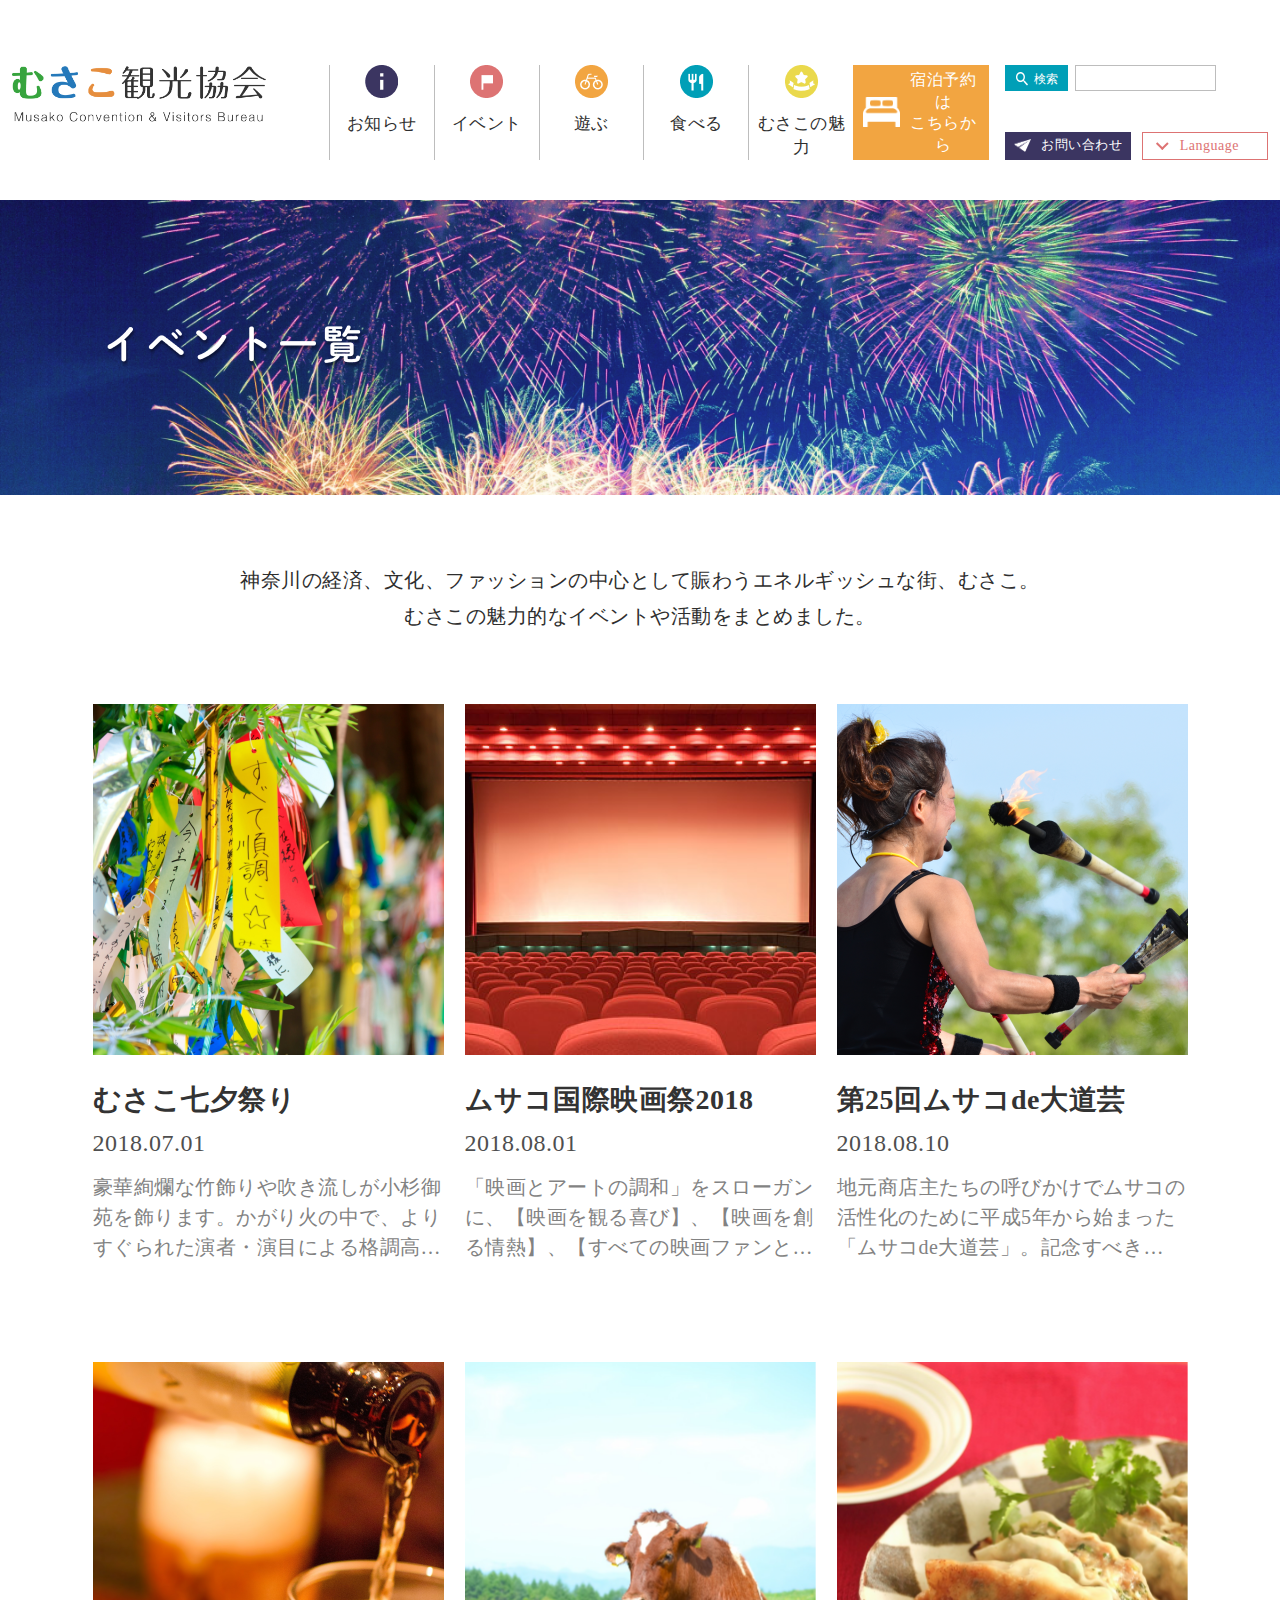
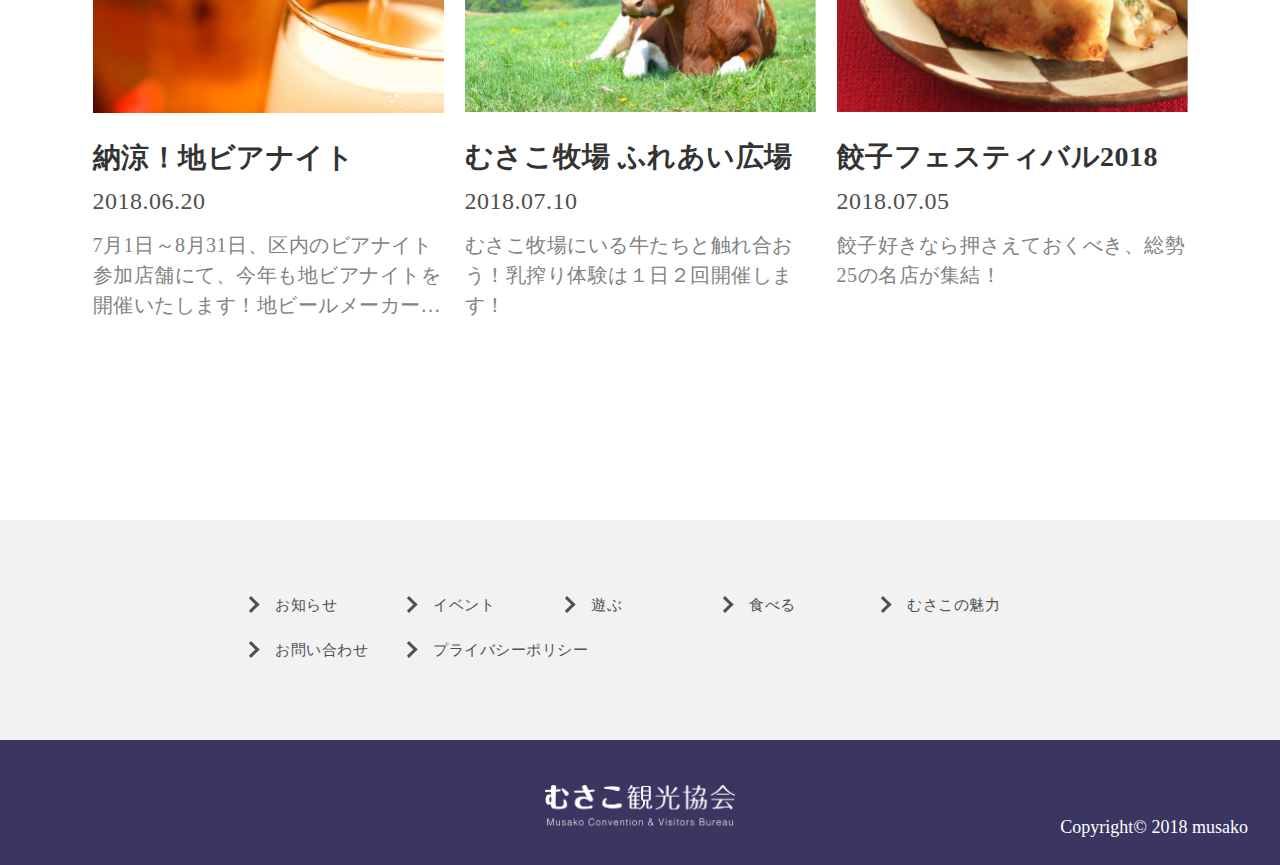
==== commit 34177860: "ヘッダー、フッターファイル切り分け ブラウザ未確認" ====
--- a/event.html
+++ b/event.html
@@ -2,7 +2,7 @@
 <html lang="ja">
 <head>
 <meta charset="UTF-8">
-<title>タイトル</title>
+<title>イベント | むさこ観光協会 Musako Convention &amp; Visitors Bureau</title>
 <meta name="keywords" content="" />
 <meta name="description" content="" />
 <meta http-equiv="Content-Style-Type" content="text/css" />
@@ -55,8 +55,8 @@
 
 			<div class="nav_btn">
 				<nav class="hdNav">
-					<a href=""><i><picture><source srcset="common/img/sp_icn_info.png" media="(max-width:767px)"><img src="common/img/icn_info.png" alt=""></picture></i><p>お知らせ</p></a>
-					<a href=""><i><picture><source srcset="common/img/sp_icn_event.png" media="(max-width:767px)"><img src="common/img/icn_event.png" alt=""></picture></i><p>イベント</p></a>
+					<a href="info.html"><i><picture><source srcset="common/img/sp_icn_info.png" media="(max-width:767px)"><img src="common/img/icn_info.png" alt=""></picture></i><p>お知らせ</p></a>
+					<a href="event.html"><i><picture><source srcset="common/img/sp_icn_event.png" media="(max-width:767px)"><img src="common/img/icn_event.png" alt=""></picture></i><p>イベント</p></a>
 					<a href=""><i><picture><source srcset="common/img/sp_icn_play.png" media="(max-width:767px)"><img src="common/img/icn_play.png" alt=""></picture></i><p>遊ぶ</p></a>
 					<a href=""><i><picture><source srcset="common/img/sp_icn_eat.png" media="(max-width:767px)"><img src="common/img/icn_eat.png" alt=""></picture></i><p>食べる</p></a>
 					<a href=""><i><picture><source srcset="common/img/sp_icn_miryoku.png" media="(max-width:767px)"><img src="common/img/icn_miryoku.png" alt=""></picture></i><p>むさこの魅力</p></a>
@@ -103,7 +103,7 @@
 				</p>
 
 				<div class="u-thumTxtList1 col3 is_unlimit">
-					<a href="">
+					<a href="event_detail.html">
 						<div class="img"><img src="common/img/list_thum01.png" alt=""></div>
 						<h3 class="ttl">むさこ七夕祭り</h3>
 						<div class="infos">
@@ -151,14 +151,11 @@
 						</div>
 						<p>餃子好きなら押さえておくべき、総勢25の名店が集結！</p>
 					</a>
-					
 				</div>
+
 			</div>
 		</section>
-
-
 	</article>
-
 
 </main><!--/.container-->
 
@@ -167,8 +164,8 @@
 	<section class="ftNavs">
 		<div class="u-inner">
 			<nav>
-				<a href="">お知らせ</a>
-				<a href="">イベント</a>
+				<a href="info.html">お知らせ</a>
+				<a href="event.html">イベント</a>
 				<a href="">遊ぶ</a>
 				<a href="">食べる</a>
 				<a href="">むさこの魅力</a>
--- a/common/css/header.css
+++ b/common/css/header.css
@@ -6,7 +6,7 @@
   padding: 65px 0 40px; }
   @media screen and (max-width: 767px) {
     .header {
-      padding: 32px 0 22px; } }
+      padding: 8.5333333333vw 0 5.6vw; } }
   .header .u-inner {
     display: flex;
     justify-content: space-between;
@@ -20,7 +20,7 @@
       max-width: 20.4678362573%; }
       @media screen and (max-width: 767px) {
         .header .u-inner .hdLogo {
-          width: 200px;
+          width: 53.3333333333vw;
           max-width: none; } }
       .header .u-inner .hdLogo a {
         display: block;
@@ -43,7 +43,7 @@
           position: absolute;
           top: 0;
           left: 0;
-          z-index: 1; } }
+          z-index: 2; } }
       .header .u-inner .hdMenus .etc {
         display: flex;
         justify-content: space-between;
@@ -72,7 +72,11 @@
               height: 26px;
               padding-top: 3px;
               color: #fff;
-              font-size: 12px; }
+              font-size: 12px;
+              transition: 0.3s; }
+              .header .u-inner .hdMenus .etc .searchBox form button:hover {
+                opacity: 0.7;
+                text-decoration: none; }
               .header .u-inner .hdMenus .etc .searchBox form button i {
                 display: block;
                 width: 12px;
@@ -264,6 +268,7 @@
             @media screen and (max-width: 767px) {
               .header .u-inner .hdMenus .nav_btn .hdNav a {
                 display: flex;
+                align-items: center;
                 width: auto;
                 padding: 0;
                 color: #fff;
@@ -312,17 +317,21 @@
       @media screen and (max-width: 767px) {
         .header .u-inner .btnSpMenu {
           display: block;
-          width: 31px;
+          width: 7.7333333333vw;
           position: absolute;
-          top: 34px;
-          right: 25px;
-          z-index: 1; } }
+          top: 9.0666666667vw;
+          right: 7.2vw;
+          z-index: 2; } }
       .header .u-inner .btnSpMenu .icnCls {
         display: none; }
       .header .u-inner .btnSpMenu span {
         display: block;
-        margin-top: 7.5px;
+        margin-top: 5.5px;
         color: #3B3561; }
+        @media screen and (max-width: 767px) {
+          .header .u-inner .btnSpMenu span {
+            font-size: 2.6666666667vw;
+            letter-spacing: 0.04em; } }
       .header .u-inner .btnSpMenu.show .icnCls {
         display: block; }
       .header .u-inner .btnSpMenu.show .icnBar {
--- a/common/css/footer.css
+++ b/common/css/footer.css
@@ -65,7 +65,7 @@
   line-height: 1; }
   @media screen and (max-width: 767px) {
     .footer .ftInfo {
-      padding: 10.6666666667vw 3.2vw 2.6666666667vw; } }
+      padding: 11.2vw 3.2vw 2.6666666667vw; } }
   .footer .ftInfo .ftLogo {
     width: 192px;
     margin: auto; }
@@ -73,14 +73,15 @@
       .footer .ftInfo .ftLogo {
         width: 51.2vw; } }
   .footer .ftInfo .copyright {
-    margin-top: -10px;
+    margin: -10px 20px 0 0;
     font-size: 1.8rem;
-    text-align: right; }
+    text-align: right;
+    letter-spacing: 0; }
     @media screen and (max-width: 1024px) {
       .footer .ftInfo .copyright {
         font-size: 1.4rem; } }
     @media screen and (max-width: 767px) {
       .footer .ftInfo .copyright {
-        margin-top: 7.2vw;
+        margin: 6.6666666667vw 0 0;
         font-size: 0.9rem;
         text-align: center; } }
--- a/common/css/style.css
+++ b/common/css/style.css
@@ -1098,10 +1098,11 @@
       width: 100%; }
 
 .phtGalleryZone {
-  background: url(../img/bg_dot_lblue.png) 0 0 repeat;
+  background: url(../img/bg_dot_lblue.png) center center repeat;
   padding-bottom: 70px; }
   @media screen and (max-width: 767px) {
     .phtGalleryZone {
+      background-size: 6.1333333333vw 14.9333333333vw;
       padding-bottom: 8.5333333333vw; } }
   @media screen and (max-width: 767px) {
     .phtGalleryZone .u-mainBox1 .in {
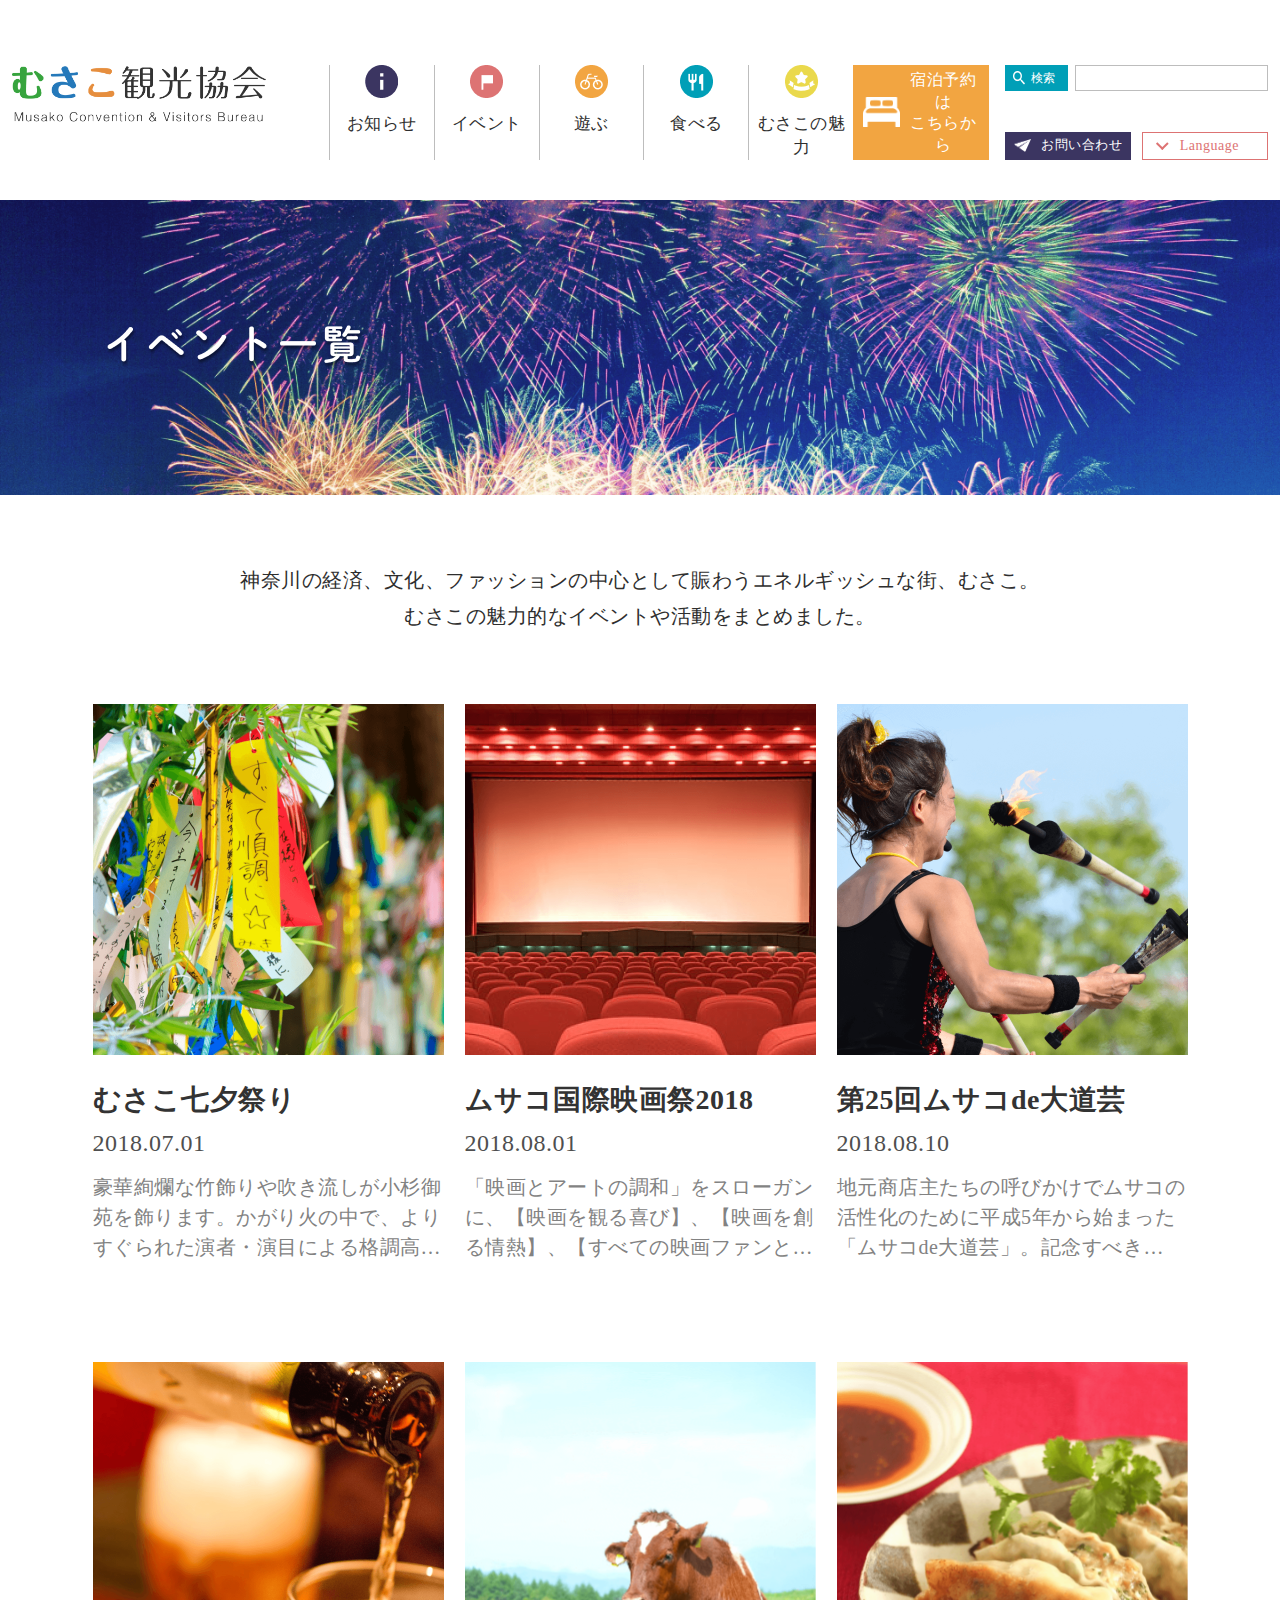
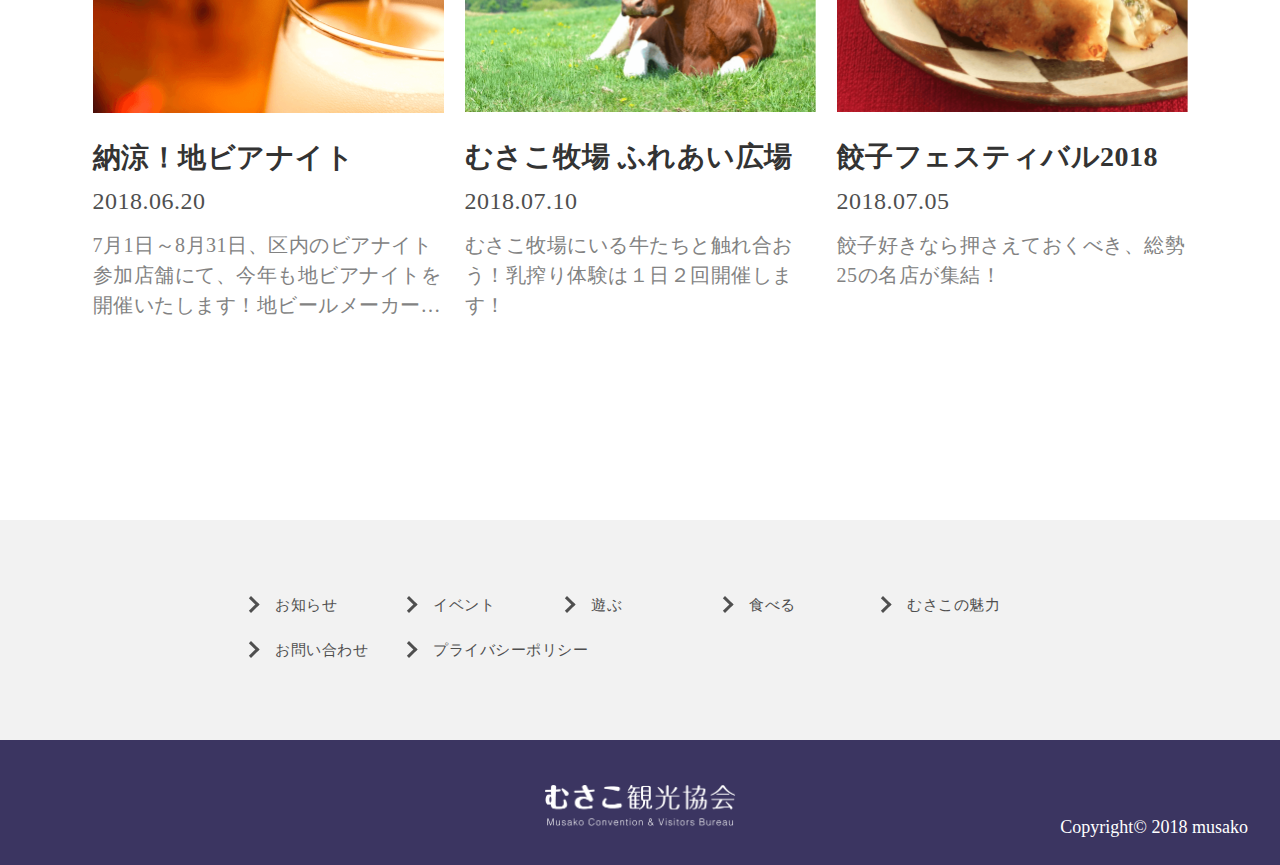
==== commit 20ab61f6: "ブラウザ確認済" ====
--- a/event.html
+++ b/event.html
@@ -28,7 +28,7 @@
 <div class="wrapper">
 <header class="header">
 	<div class="u-inner">
-		<h1 class="hdLogo"><a href="#"><img src="common/img/logo.png" alt=""></a></h1>
+		<h1 class="hdLogo"><a href="index.html"><img src="common/img/logo.png" alt=""></a></h1>
 
 		<div class="hdMenus">
 			<div class="etc">
--- a/common/css/header.css
+++ b/common/css/header.css
@@ -63,16 +63,16 @@
           .header .u-inner .hdMenus .etc .searchBox form {
             display: flex; }
             .header .u-inner .hdMenus .etc .searchBox form button {
-              display: flex;
-              justify-content: center;
-              align-items: center;
+              display: block;
               flex-shrink: 0;
               background-color: #009FB7;
               width: 63px;
               height: 26px;
-              padding-top: 3px;
               color: #fff;
               font-size: 12px;
+              position: relative;
+              cursor: pointer;
+              line-height: 1;
               transition: 0.3s; }
               .header .u-inner .hdMenus .etc .searchBox form button:hover {
                 opacity: 0.7;
@@ -80,10 +80,15 @@
               .header .u-inner .hdMenus .etc .searchBox form button i {
                 display: block;
                 width: 12px;
-                margin-right: 6px; }
+                position: absolute;
+                top: 6px;
+                left: 8px; }
               .header .u-inner .hdMenus .etc .searchBox form button span {
                 display: block;
-                white-space: nowrap; }
+                white-space: nowrap;
+                position: absolute;
+                top: 7px;
+                left: 26px; }
               @media screen and (max-width: 767px) {
                 .header .u-inner .hdMenus .etc .searchBox form button {
                   width: 16.8vw;
@@ -91,9 +96,15 @@
                   font-size: 3.2vw; }
                   .header .u-inner .hdMenus .etc .searchBox form button i {
                     width: 3.2vw;
-                    margin-right: 1.6vw; } }
+                    top: 1.6vw;
+                    left: 2.4vw; }
+                  .header .u-inner .hdMenus .etc .searchBox form button span {
+                    top: 2.1333333333vw;
+                    left: 7.2vw; } }
             .header .u-inner .hdMenus .etc .searchBox form .txt {
               display: block;
+              width: 100%;
+              height: 26px;
               margin-left: 7px; }
               .header .u-inner .hdMenus .etc .searchBox form .txt input {
                 background-color: #fff;
@@ -101,11 +112,15 @@
                 height: 100%;
                 padding: 0 8px;
                 border: 1px solid #BDBDBD;
+                border-radius: 0;
                 box-sizing: border-box; }
               @media screen and (max-width: 767px) {
                 .header .u-inner .hdMenus .etc .searchBox form .txt {
                   width: 51.2vw;
-                  padding-left: 2.9333333333vw; } }
+                  height: 6.9333333333vw;
+                  margin-left: 2.9333333333vw; }
+                  .header .u-inner .hdMenus .etc .searchBox form .txt input {
+                    padding: 0 2.1333333333vw; } }
         .header .u-inner .hdMenus .etc .btns {
           display: flex;
           justify-content: space-between;
@@ -203,10 +218,9 @@
                 padding: 19px 0 16px;
                 font-size: 1.25rem;
                 border: 1px solid #DD7373;
-                border-top: none;
                 box-sizing: border-box;
                 position: absolute;
-                top: 0;
+                top: -1px;
                 left: 0; }
                 @media screen and (max-width: 767px) {
                   .header .u-inner .hdMenus .etc .btns .lng .lngs span {
@@ -330,8 +344,8 @@
         color: #3B3561; }
         @media screen and (max-width: 767px) {
           .header .u-inner .btnSpMenu span {
-            font-size: 2.6666666667vw;
-            letter-spacing: 0.04em; } }
+            font-size: 2.5333333333vw;
+            letter-spacing: 0.03em; } }
       .header .u-inner .btnSpMenu.show .icnCls {
         display: block; }
       .header .u-inner .btnSpMenu.show .icnBar {
--- a/common/css/style.css
+++ b/common/css/style.css
@@ -347,161 +347,6 @@
 .slick-dots li.slick-active button:before {
   opacity: .75;
   color: black; }
-
-@keyframes rotation1 {
-  0% {
-    transform: rotate(0deg) matrix(1, 0, 0, 1, 0, 0); }
-  50% {
-    transform: rotate(180deg) matrix(1, 0.1, 0, 1, 0, 0); }
-  100% {
-    transform: rotate(360deg) matrix(1, 0, 0, 1, 0, 0); } }
-@keyframes rotation2 {
-  0% {
-    transform: rotate(0deg) matrix(1, 0, 0, 1, 0, 0); }
-  50% {
-    transform: rotate(180deg) matrix(1, 0.1, 0, 1, 0, 0); }
-  100% {
-    transform: rotate(360deg) matrix(1, 0, 0, 1, 0, 0); } }
-.animated {
-  -webkit-animation-duration: 1s;
-  animation-duration: 1s;
-  -webkit-animation-fill-mode: both;
-  animation-fill-mode: both; }
-
-.animated2 {
-  -webkit-animation-duration: 2s;
-  animation-duration: 2s;
-  -webkit-animation-fill-mode: both;
-  animation-fill-mode: both; }
-
-.animated3 {
-  -webkit-animation-duration: 3s;
-  animation-duration: 3s;
-  -webkit-animation-fill-mode: both;
-  animation-fill-mode: both; }
-
-.animated4 {
-  -webkit-animation-duration: 4s;
-  animation-duration: 4s;
-  -webkit-animation-fill-mode: both;
-  animation-fill-mode: both; }
-
-.animated.infinite {
-  -webkit-animation-iteration-count: infinite;
-  animation-iteration-count: infinite; }
-
-.animated2.infinite {
-  -webkit-animation-iteration-count: infinite;
-  animation-iteration-count: infinite; }
-
-.animated3.infinite {
-  -webkit-animation-iteration-count: infinite;
-  animation-iteration-count: infinite; }
-
-.animated4.infinite {
-  -webkit-animation-iteration-count: infinite;
-  animation-iteration-count: infinite;
-  -moz-animation-timing-function: linear;
-  -webkit-animation-timing-function: linear;
-  animation-timing-function: linear;
-  -goog-ms-animation-timing-function: linear; }
-
-.animated.hinge {
-  -webkit-animation-duration: 2s;
-  animation-duration: 2s; }
-
-.animated.bounceIn,
-.animated.bounceOut {
-  -webkit-animation-duration: .75s;
-  animation-duration: .75s; }
-
-.animated.flipOutX,
-.animated.flipOutY {
-  -webkit-animation-duration: .75s;
-  animation-duration: .75s; }
-
-@-webkit-keyframes bounce {
-  0%, 20%, 53%, 80%, 100% {
-    -webkit-animation-timing-function: cubic-bezier(0.215, 0.61, 0.355, 1);
-    animation-timing-function: cubic-bezier(0.215, 0.61, 0.355, 1);
-    -webkit-transform: translate3d(0, 0, 0);
-    transform: translate3d(0, 0, 0); }
-  40%, 43% {
-    -webkit-animation-timing-function: cubic-bezier(0.755, 0.05, 0.855, 0.06);
-    animation-timing-function: cubic-bezier(0.755, 0.05, 0.855, 0.06);
-    -webkit-transform: translate3d(0, -30px, 0);
-    transform: translate3d(0, -30px, 0); }
-  70% {
-    -webkit-animation-timing-function: cubic-bezier(0.755, 0.05, 0.855, 0.06);
-    animation-timing-function: cubic-bezier(0.755, 0.05, 0.855, 0.06);
-    -webkit-transform: translate3d(0, -15px, 0);
-    transform: translate3d(0, -15px, 0); }
-  90% {
-    -webkit-transform: translate3d(0, -4px, 0);
-    transform: translate3d(0, -4px, 0); } }
-@keyframes bounce {
-  0%, 20%, 53%, 80%, 100% {
-    -webkit-animation-timing-function: cubic-bezier(0.215, 0.61, 0.355, 1);
-    animation-timing-function: cubic-bezier(0.215, 0.61, 0.355, 1);
-    -webkit-transform: translate3d(0, 0, 0);
-    transform: translate3d(0, 0, 0); }
-  40%, 43% {
-    -webkit-animation-timing-function: cubic-bezier(0.755, 0.05, 0.855, 0.06);
-    animation-timing-function: cubic-bezier(0.755, 0.05, 0.855, 0.06);
-    -webkit-transform: translate3d(0, -30px, 0);
-    transform: translate3d(0, -30px, 0); }
-  70% {
-    -webkit-animation-timing-function: cubic-bezier(0.755, 0.05, 0.855, 0.06);
-    animation-timing-function: cubic-bezier(0.755, 0.05, 0.855, 0.06);
-    -webkit-transform: translate3d(0, -15px, 0);
-    transform: translate3d(0, -15px, 0); }
-  90% {
-    -webkit-transform: translate3d(0, -4px, 0);
-    transform: translate3d(0, -4px, 0); } }
-.bounce {
-  -webkit-animation-name: bounce;
-  animation-name: bounce;
-  -webkit-transform-origin: center bottom;
-  transform-origin: center bottom; }
-
-@-webkit-keyframes flash {
-  0%, 50%, 100% {
-    opacity: 1; }
-  25%, 75% {
-    opacity: 0; } }
-@keyframes flash {
-  0%, 50%, 100% {
-    opacity: 1; }
-  25%, 75% {
-    opacity: 0; } }
-.flash {
-  -webkit-animation-name: flash;
-  animation-name: flash; }
-
-/* originally authored by Nick Pettit - https://github.com/nickpettit/glide */
-@-webkit-keyframes pulse {
-  0% {
-    -webkit-transform: scale3d(1, 1, 1);
-    transform: scale3d(1, 1, 1); }
-  50% {
-    -webkit-transform: scale3d(1.25, 1.25, 1.25);
-    transform: scale3d(1.25, 1.25, 1.25); }
-  100% {
-    -webkit-transform: scale3d(1, 1, 1);
-    transform: scale3d(1, 1, 1); } }
-@keyframes pulse {
-  0% {
-    -webkit-transform: scale3d(1, 1, 1);
-    transform: scale3d(1, 1, 1); }
-  50% {
-    -webkit-transform: scale3d(1.25, 1.25, 1.25);
-    transform: scale3d(1.25, 1.25, 1.25); }
-  100% {
-    -webkit-transform: scale3d(1, 1, 1);
-    transform: scale3d(1, 1, 1); } }
-.pulse {
-  -webkit-animation-name: pulse;
-  animation-name: pulse; }
 
 /*--------------------------------------
  レイアウト
@@ -1110,6 +955,8 @@
   @media screen and (max-width: 767px) {
     .phtGalleryZone .u-mainBox1 .in strong img {
       width: 72.5333333333vw; } }
+  .phtGalleryZone .u-mainBox1 .in p {
+    text-shadow: 0 0 5px rgba(102, 102, 102, 0.8), 0 0 5px rgba(102, 102, 102, 0.8), 0 0 5px rgba(102, 102, 102, 0.8); }
   @media screen and (max-width: 767px) {
     .phtGalleryZone .u-mainBox1 .u-btn img {
       width: 38.4vw; } }
